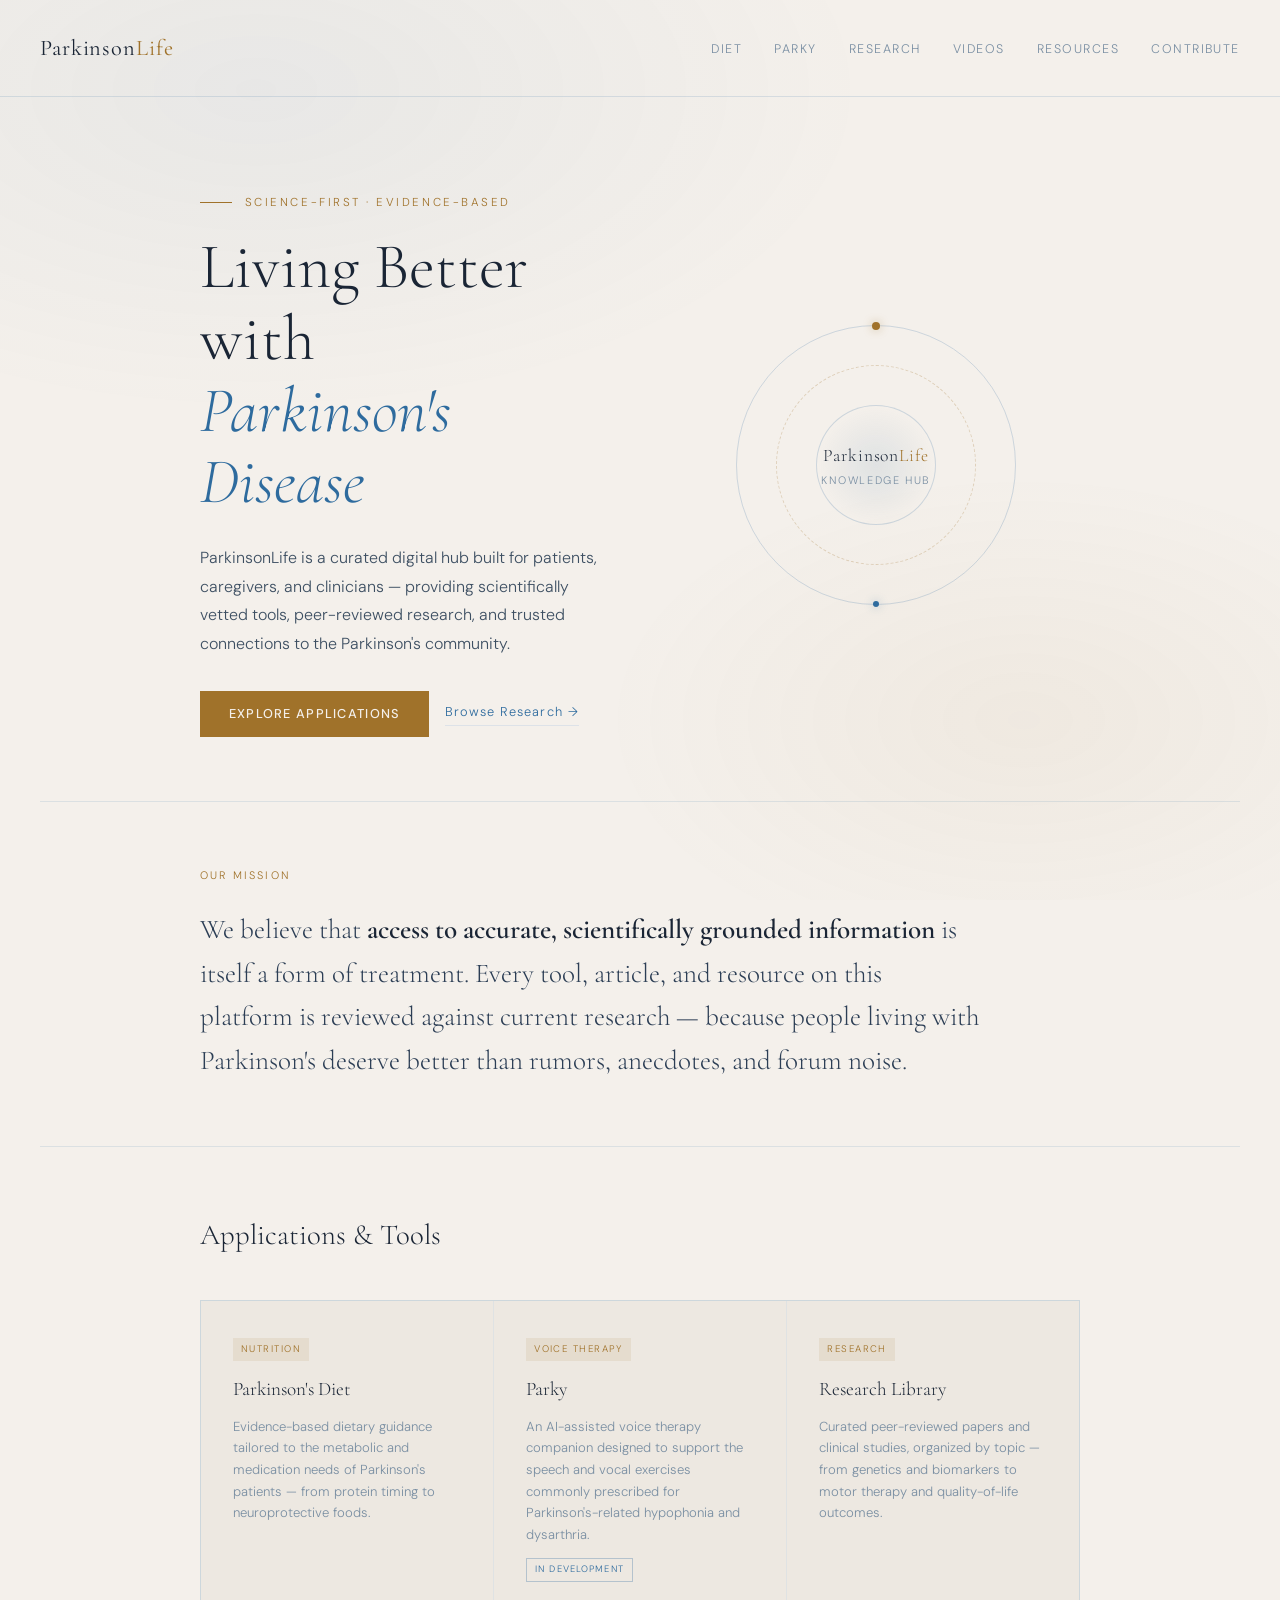
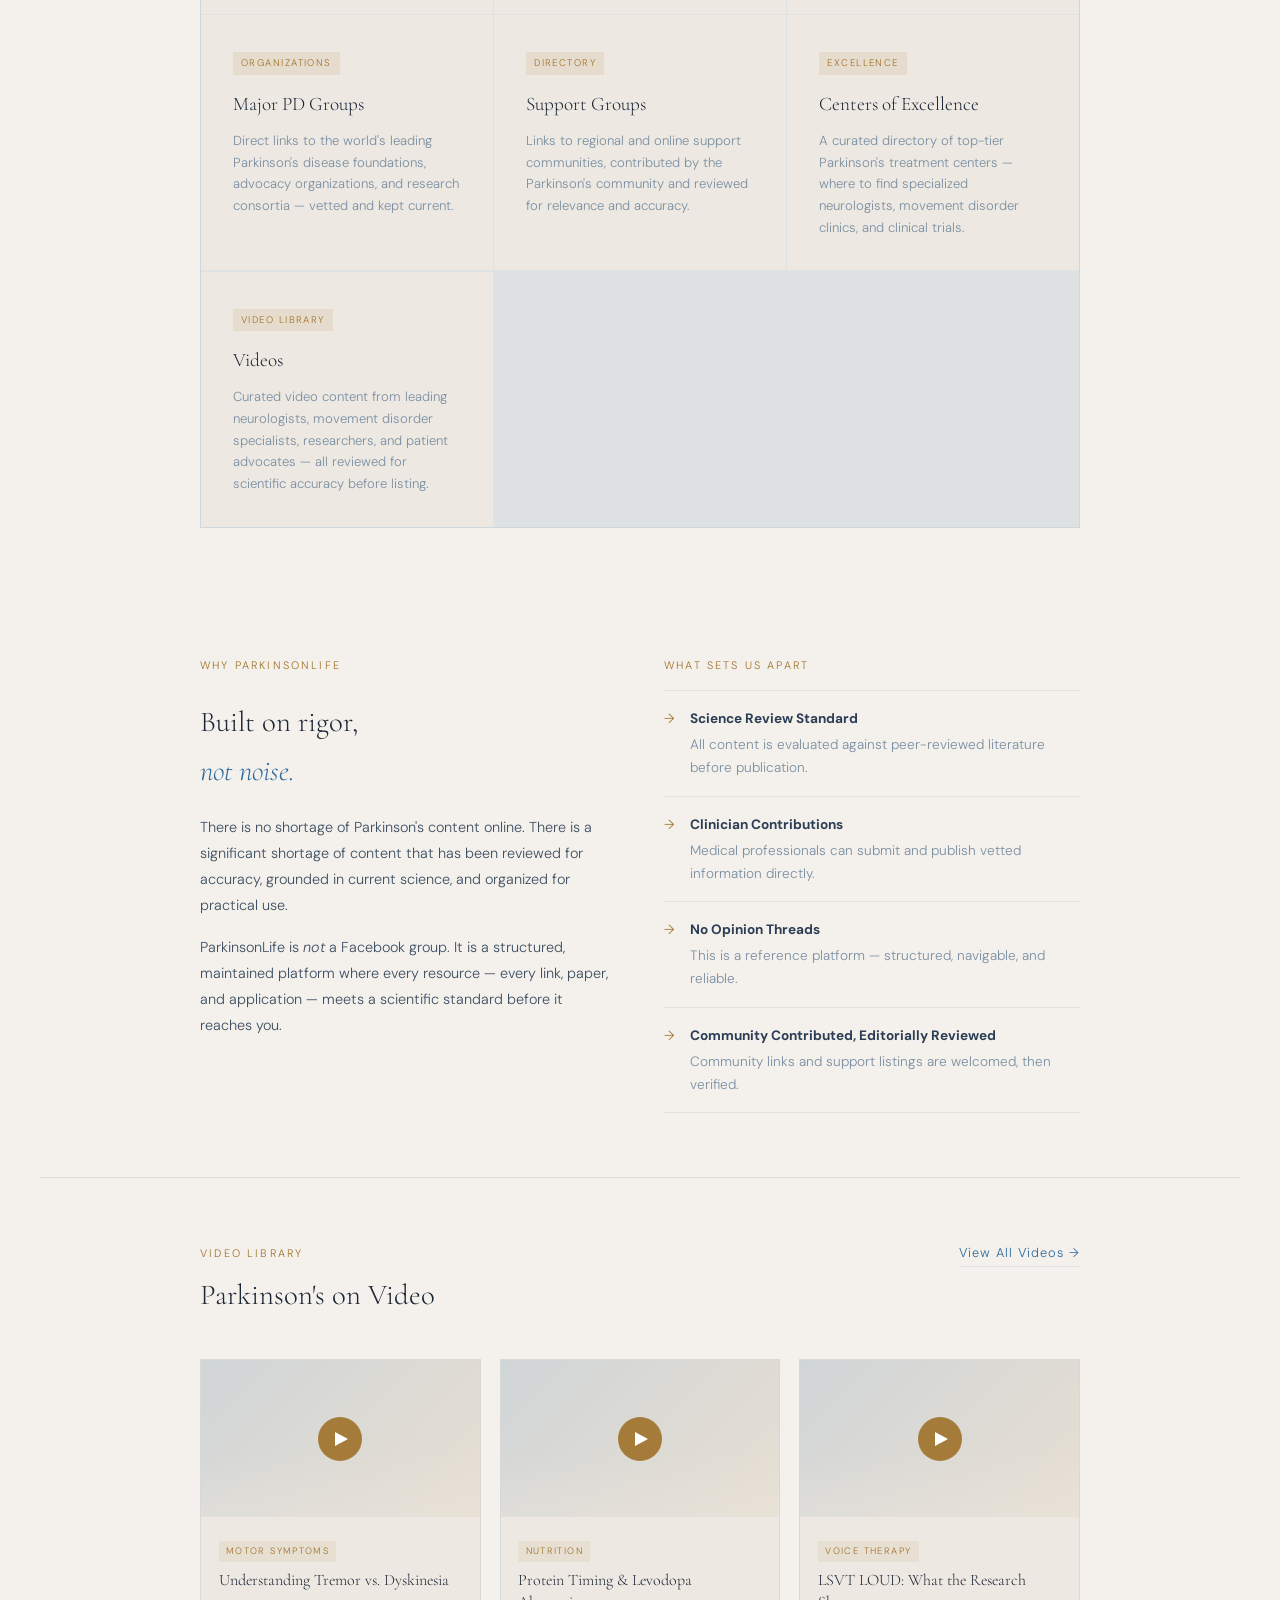
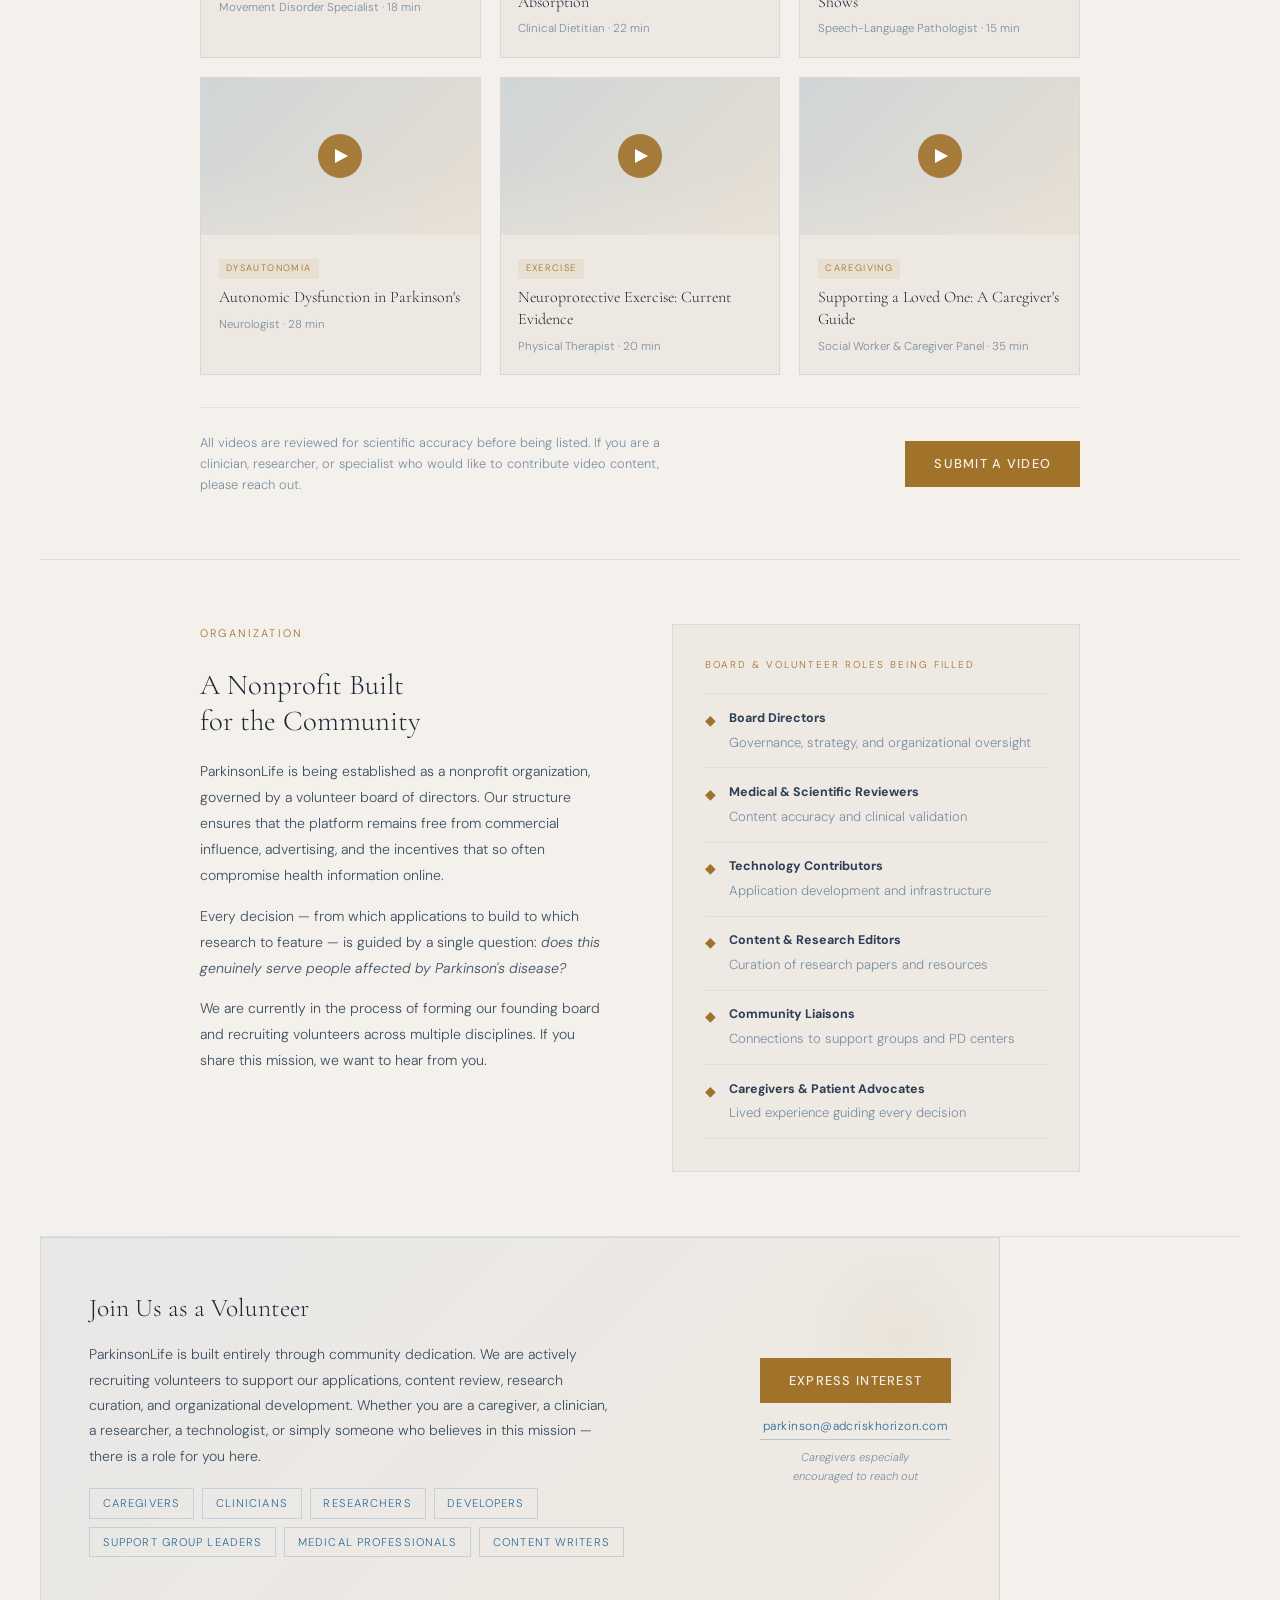
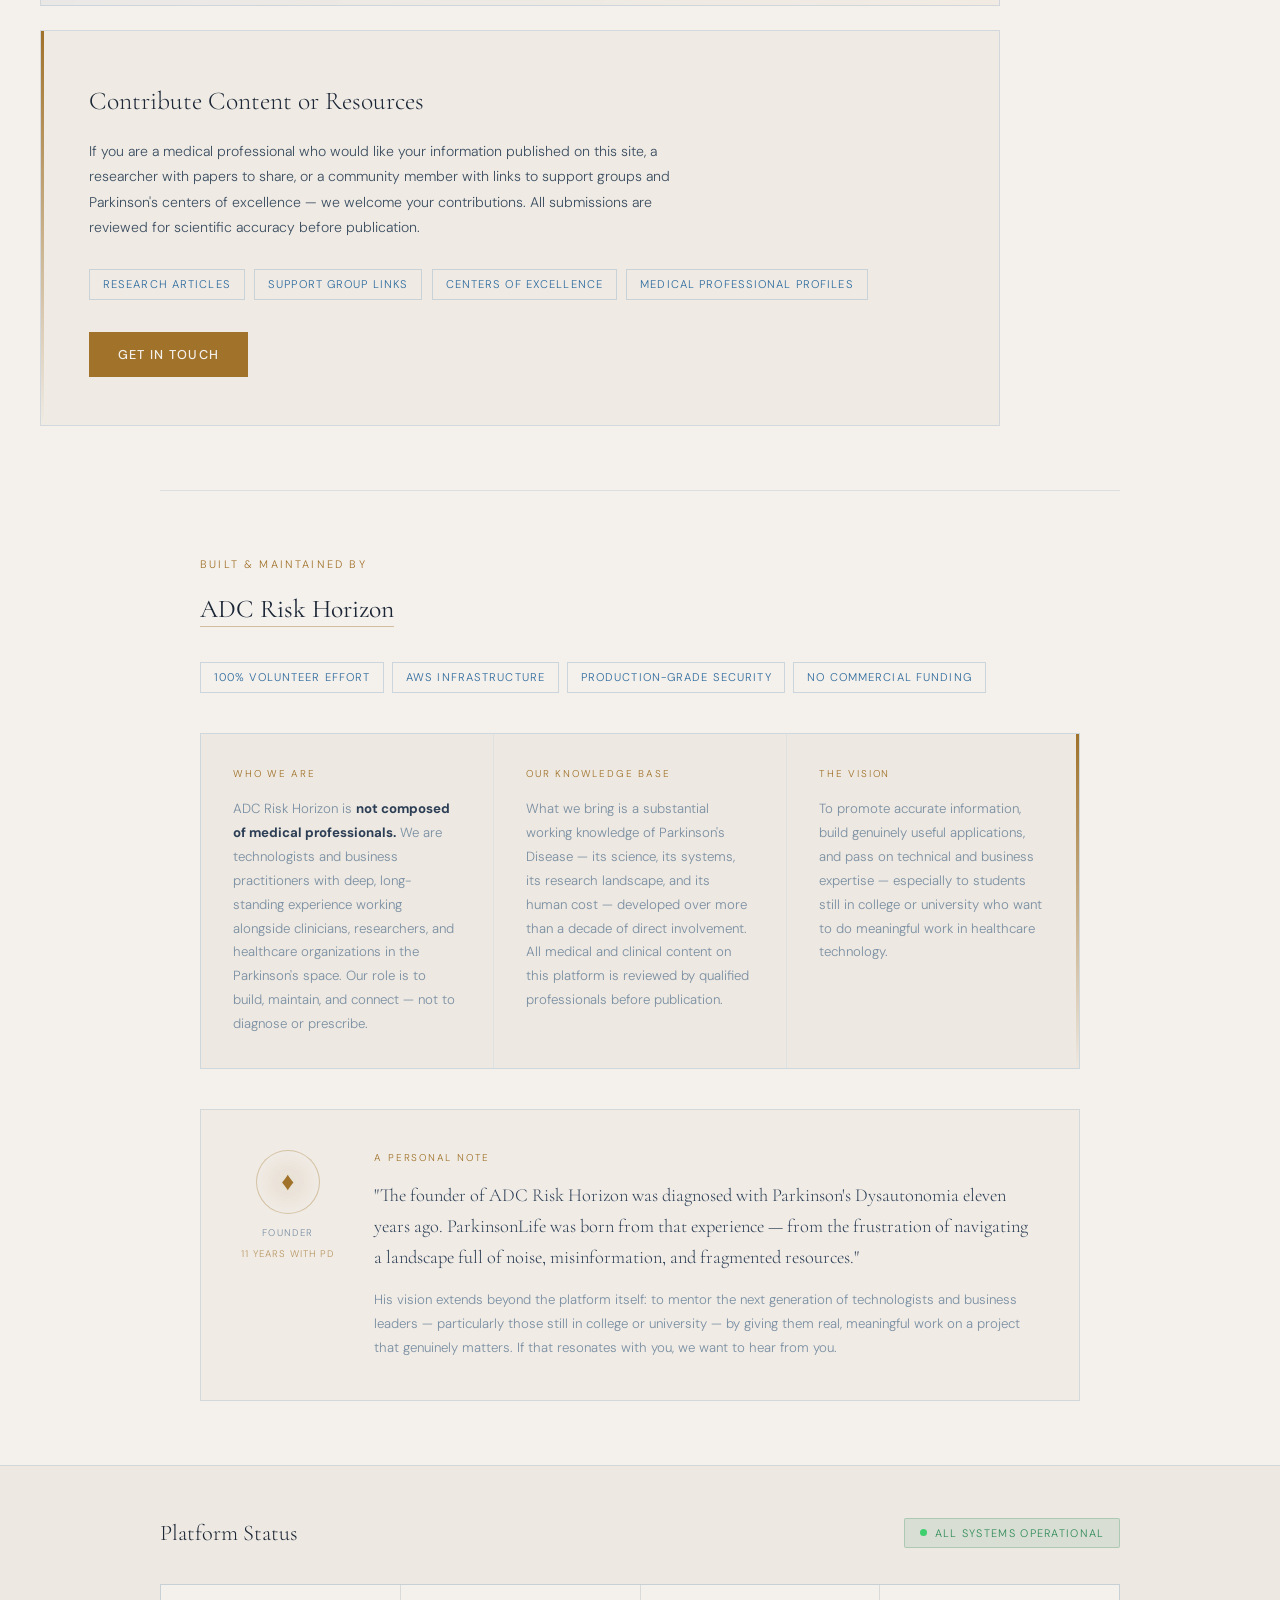
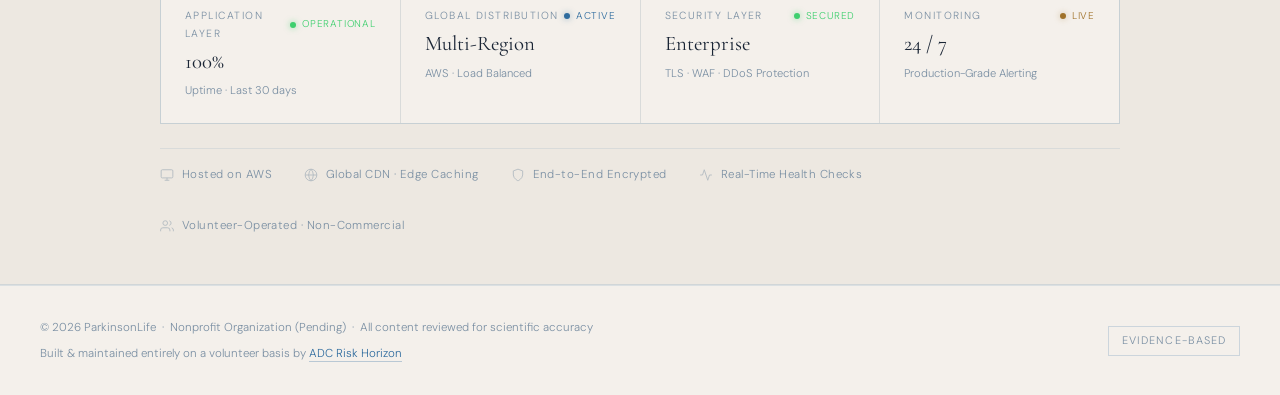
==== index.html @ 03c10e8f "Initial ParkinsonLife website — multi-page static site Seven-page science-first Parkinson's resource" ====
<!DOCTYPE html>
<html lang="en">
<head>
<meta charset="UTF-8">
<meta name="viewport" content="width=device-width, initial-scale=1.0">
<title>ParkinsonLife — Science-First Resource Hub</title>
<link rel="preconnect" href="https://fonts.googleapis.com">
<link href="https://fonts.googleapis.com/css2?family=Cormorant+Garamond:ital,wght@0,300;0,400;0,600;1,300;1,400&family=DM+Sans:wght@300;400;500&display=swap" rel="stylesheet">
<link rel="stylesheet" href="styles.css">
</head>
<body>

<nav>
  <a href="index.html" class="logo">Parkinson<span>Life</span></a>
  <ul class="nav-links">
    <li><a href="diet.html">Diet</a></li>
    <li><a href="parky.html">Parky</a></li>
    <li><a href="research.html">Research</a></li>
    <li><a href="videos.html">Videos</a></li>
    <li><a href="resources.html">Resources</a></li>
    <li><a href="contribute.html">Contribute</a></li>
  </ul>
</nav>

<section class="hero container">
  <div class="hero-left">
    <div class="hero-eyebrow">Science-First · Evidence-Based</div>
    <h1>Living Better with<br><em>Parkinson's Disease</em></h1>
    <p class="hero-body">
      ParkinsonLife is a curated digital hub built for patients, caregivers, and clinicians — providing scientifically vetted tools, peer-reviewed research, and trusted connections to the Parkinson's community.
    </p>
    <div class="cta-group">
      <a href="diet.html" class="btn-primary">Explore Applications</a>
      <a href="research.html" class="btn-secondary">Browse Research →</a>
    </div>
  </div>
  <div class="hero-visual">
    <div class="circle-outer">
      <div class="orbit-dot"></div>
      <div class="orbit-dot orbit-dot-2"></div>
    </div>
    <div class="circle-inner"></div>
    <div class="circle-core"></div>
    <div class="hero-label">
      <div class="hero-label-main">Parkinson<span style="color:var(--gold)">Life</span></div>
      <div class="hero-label-sub">Knowledge Hub</div>
    </div>
  </div>
</section>

<hr class="divider">

<section class="mission container">
  <div class="section-label">Our Mission</div>
  <p class="mission-text">
    We believe that <strong>access to accurate, scientifically grounded information</strong> is itself a form of treatment. Every tool, article, and resource on this platform is reviewed against current research — because people living with Parkinson's deserve better than rumors, anecdotes, and forum noise.
  </p>
</section>

<hr class="divider">

<section class="apps-section container">
  <div class="section-header">
    <h2 class="section-title">Applications &amp; Tools</h2>
  </div>
  <div class="apps-grid">

    <a href="https://b62mpmuja4.us-east-1.awsapprunner.com/" target="_blank" rel="noopener" class="app-card">
      <div class="app-tag">Nutrition</div>
      <div class="app-name">Parkinson's Diet</div>
      <p class="app-desc">Evidence-based dietary guidance tailored to the metabolic and medication needs of Parkinson's patients — from protein timing to neuroprotective foods.</p>
    </a>

    <a href="parky.html" class="app-card">
      <div class="app-tag">Voice Therapy</div>
      <div class="app-name">Parky</div>
      <p class="app-desc">An AI-assisted voice therapy companion designed to support the speech and vocal exercises commonly prescribed for Parkinson's-related hypophonia and dysarthria.</p>
      <span class="badge-dev">In Development</span>
    </a>

    <a href="research.html" class="app-card">
      <div class="app-tag">Research</div>
      <div class="app-name">Research Library</div>
      <p class="app-desc">Curated peer-reviewed papers and clinical studies, organized by topic — from genetics and biomarkers to motor therapy and quality-of-life outcomes.</p>
    </a>

    <a href="resources.html" class="app-card">
      <div class="app-tag">Organizations</div>
      <div class="app-name">Major PD Groups</div>
      <p class="app-desc">Direct links to the world's leading Parkinson's disease foundations, advocacy organizations, and research consortia — vetted and kept current.</p>
    </a>

    <a href="resources.html" class="app-card">
      <div class="app-tag">Directory</div>
      <div class="app-name">Support Groups</div>
      <p class="app-desc">Links to regional and online support communities, contributed by the Parkinson's community and reviewed for relevance and accuracy.</p>
    </a>

    <a href="resources.html" class="app-card">
      <div class="app-tag">Excellence</div>
      <div class="app-name">Centers of Excellence</div>
      <p class="app-desc">A curated directory of top-tier Parkinson's treatment centers — where to find specialized neurologists, movement disorder clinics, and clinical trials.</p>
    </a>

    <a href="videos.html" class="app-card">
      <div class="app-tag">Video Library</div>
      <div class="app-name">Videos</div>
      <p class="app-desc">Curated video content from leading neurologists, movement disorder specialists, researchers, and patient advocates — all reviewed for scientific accuracy before listing.</p>
    </a>

  </div>
</section>

<section class="pillars container">
  <div class="pillar-text">
    <div class="section-label">Why ParkinsonLife</div>
    <h2 class="section-title" style="margin-bottom:1.2rem;">Built on rigor,<br><em style="font-style:italic; color:var(--sky);">not noise.</em></h2>
    <p>There is no shortage of Parkinson's content online. There is a significant shortage of content that has been reviewed for accuracy, grounded in current science, and organized for practical use.</p>
    <p>ParkinsonLife is <em>not</em> a Facebook group. It is a structured, maintained platform where every resource — every link, paper, and application — meets a scientific standard before it reaches you.</p>
  </div>
  <div>
    <div class="section-label" style="margin-bottom:1rem;">What sets us apart</div>
    <ul class="pillar-list">
      <li>
        <div>
          <strong>Science Review Standard</strong>
          All content is evaluated against peer-reviewed literature before publication.
        </div>
      </li>
      <li>
        <div>
          <strong>Clinician Contributions</strong>
          Medical professionals can submit and publish vetted information directly.
        </div>
      </li>
      <li>
        <div>
          <strong>No Opinion Threads</strong>
          This is a reference platform — structured, navigable, and reliable.
        </div>
      </li>
      <li>
        <div>
          <strong>Community Contributed, Editorially Reviewed</strong>
          Community links and support listings are welcomed, then verified.
        </div>
      </li>
    </ul>
  </div>
</section>

<hr class="divider">

<section class="video-section container">
  <div class="section-header">
    <div>
      <div class="section-label" style="margin-bottom:0.5rem;">Video Library</div>
      <h2 class="section-title">Parkinson's on Video</h2>
    </div>
    <a href="videos.html" class="btn-secondary" style="white-space:nowrap;">View All Videos →</a>
  </div>

  <div class="video-grid">
    <div class="video-card">
      <div class="video-thumb"><div class="play-btn"></div></div>
      <div class="video-info">
        <span class="video-category">Motor Symptoms</span>
        <div class="video-title">Understanding Tremor vs. Dyskinesia</div>
        <div class="video-meta">Movement Disorder Specialist · 18 min</div>
      </div>
    </div>
    <div class="video-card">
      <div class="video-thumb"><div class="play-btn"></div></div>
      <div class="video-info">
        <span class="video-category">Nutrition</span>
        <div class="video-title">Protein Timing &amp; Levodopa Absorption</div>
        <div class="video-meta">Clinical Dietitian · 22 min</div>
      </div>
    </div>
    <div class="video-card">
      <div class="video-thumb"><div class="play-btn"></div></div>
      <div class="video-info">
        <span class="video-category">Voice Therapy</span>
        <div class="video-title">LSVT LOUD: What the Research Shows</div>
        <div class="video-meta">Speech-Language Pathologist · 15 min</div>
      </div>
    </div>
    <div class="video-card">
      <div class="video-thumb"><div class="play-btn"></div></div>
      <div class="video-info">
        <span class="video-category">Dysautonomia</span>
        <div class="video-title">Autonomic Dysfunction in Parkinson's</div>
        <div class="video-meta">Neurologist · 28 min</div>
      </div>
    </div>
    <div class="video-card">
      <div class="video-thumb"><div class="play-btn"></div></div>
      <div class="video-info">
        <span class="video-category">Exercise</span>
        <div class="video-title">Neuroprotective Exercise: Current Evidence</div>
        <div class="video-meta">Physical Therapist · 20 min</div>
      </div>
    </div>
    <div class="video-card">
      <div class="video-thumb"><div class="play-btn"></div></div>
      <div class="video-info">
        <span class="video-category">Caregiving</span>
        <div class="video-title">Supporting a Loved One: A Caregiver's Guide</div>
        <div class="video-meta">Social Worker &amp; Caregiver Panel · 35 min</div>
      </div>
    </div>
  </div>

  <div class="video-cta-row">
    <p class="video-cta-note">All videos are reviewed for scientific accuracy before being listed. If you are a clinician, researcher, or specialist who would like to contribute video content, please reach out.</p>
    <a href="mailto:parkinson@adcriskhorizon.com" class="btn-primary">Submit a Video</a>
  </div>
</section>

<hr class="divider">

<section class="nonprofit container">
  <div class="nonprofit-left">
    <div class="section-label">Organization</div>
    <h2>A Nonprofit Built<br>for the Community</h2>
    <p>ParkinsonLife is being established as a nonprofit organization, governed by a volunteer board of directors. Our structure ensures that the platform remains free from commercial influence, advertising, and the incentives that so often compromise health information online.</p>
    <p>Every decision — from which applications to build to which research to feature — is guided by a single question: <em>does this genuinely serve people affected by Parkinson's disease?</em></p>
    <p>We are currently in the process of forming our founding board and recruiting volunteers across multiple disciplines. If you share this mission, we want to hear from you.</p>
  </div>
  <div>
    <div class="board-block">
      <div class="board-block-label">Board &amp; Volunteer Roles Being Filled</div>
      <ul class="board-roles">
        <li><span class="role-icon">◆</span><div><strong>Board Directors</strong>Governance, strategy, and organizational oversight</div></li>
        <li><span class="role-icon">◆</span><div><strong>Medical &amp; Scientific Reviewers</strong>Content accuracy and clinical validation</div></li>
        <li><span class="role-icon">◆</span><div><strong>Technology Contributors</strong>Application development and infrastructure</div></li>
        <li><span class="role-icon">◆</span><div><strong>Content &amp; Research Editors</strong>Curation of research papers and resources</div></li>
        <li><span class="role-icon">◆</span><div><strong>Community Liaisons</strong>Connections to support groups and PD centers</div></li>
        <li><span class="role-icon">◆</span><div><strong>Caregivers &amp; Patient Advocates</strong>Lived experience guiding every decision</div></li>
      </ul>
    </div>
  </div>
</section>

<hr class="divider">

<div class="volunteer container">
  <div class="volunteer-inner">
    <div>
      <h2 class="volunteer-title">Join Us as a Volunteer</h2>
      <p class="volunteer-body">ParkinsonLife is built entirely through community dedication. We are actively recruiting volunteers to support our applications, content review, research curation, and organizational development. Whether you are a caregiver, a clinician, a researcher, a technologist, or simply someone who believes in this mission — there is a role for you here.</p>
      <div class="volunteer-tags">
        <span class="tag">Caregivers</span>
        <span class="tag">Clinicians</span>
        <span class="tag">Researchers</span>
        <span class="tag">Developers</span>
        <span class="tag">Support Group Leaders</span>
        <span class="tag">Medical Professionals</span>
        <span class="tag">Content Writers</span>
      </div>
    </div>
    <div class="volunteer-cta">
      <a href="mailto:parkinson@adcriskhorizon.com" class="btn-primary">Express Interest</a>
      <a href="mailto:parkinson@adcriskhorizon.com" class="email-link">parkinson@adcriskhorizon.com</a>
      <p class="caregiver-note">Caregivers especially<br>encouraged to reach out</p>
    </div>
  </div>
</div>

<div class="contribute container">
  <h2 class="contribute-title">Contribute Content or Resources</h2>
  <p class="contribute-body">If you are a medical professional who would like your information published on this site, a researcher with papers to share, or a community member with links to support groups and Parkinson's centers of excellence — we welcome your contributions. All submissions are reviewed for scientific accuracy before publication.</p>
  <div class="contribute-items">
    <span class="tag">Research Articles</span>
    <span class="tag">Support Group Links</span>
    <span class="tag">Centers of Excellence</span>
    <span class="tag">Medical Professional Profiles</span>
  </div>
  <a href="contribute.html" class="btn-primary">Get in Touch</a>
</div>

<div class="adc-section">
  <div class="adc-header-row">
    <div>
      <div class="section-label" style="margin-bottom:0.8rem;">Built &amp; Maintained By</div>
      <div class="adc-org-name"><a href="https://www.adcriskhorizon.com" target="_blank">ADC Risk Horizon</a></div>
    </div>
    <div class="adc-tags-row">
      <span class="tag">100% Volunteer Effort</span>
      <span class="tag">AWS Infrastructure</span>
      <span class="tag">Production-Grade Security</span>
      <span class="tag">No Commercial Funding</span>
    </div>
  </div>

  <div class="adc-grid">
    <div class="adc-card">
      <div class="adc-card-label">Who We Are</div>
      <p>ADC Risk Horizon is <strong style="color:var(--mist);">not composed of medical professionals.</strong> We are technologists and business practitioners with deep, long-standing experience working alongside clinicians, researchers, and healthcare organizations in the Parkinson's space. Our role is to build, maintain, and connect — not to diagnose or prescribe.</p>
    </div>
    <div class="adc-card">
      <div class="adc-card-label">Our Knowledge Base</div>
      <p>What we bring is a substantial working knowledge of Parkinson's Disease — its science, its systems, its research landscape, and its human cost — developed over more than a decade of direct involvement. All medical and clinical content on this platform is reviewed by qualified professionals before publication.</p>
    </div>
    <div class="adc-card adc-card-accent">
      <div class="adc-card-label">The Vision</div>
      <p>To promote accurate information, build genuinely useful applications, and pass on technical and business expertise — especially to students still in college or university who want to do meaningful work in healthcare technology.</p>
    </div>
  </div>

  <div class="founder-block">
    <div class="founder-avatar-wrap">
      <div class="founder-avatar"><span>♦</span></div>
      <div class="founder-role">Founder</div>
      <div class="founder-years">11 Years with PD</div>
    </div>
    <div>
      <div class="founder-note-label">A Personal Note</div>
      <p class="founder-quote">"The founder of ADC Risk Horizon was diagnosed with Parkinson's Dysautonomia eleven years ago. ParkinsonLife was born from that experience — from the frustration of navigating a landscape full of noise, misinformation, and fragmented resources."</p>
      <p class="founder-body">His vision extends beyond the platform itself: to mentor the next generation of technologists and business leaders — particularly those still in college or university — by giving them real, meaningful work on a project that genuinely matters. If that resonates with you, we want to hear from you.</p>
    </div>
  </div>
</div>

<div class="platform-status">
  <div class="platform-status-inner">
    <div class="platform-status-header">
      <div class="platform-status-title">Platform Status</div>
      <span class="overall-status-pill"><span class="pulse"></span>All Systems Operational</span>
    </div>
    <div class="status-grid">
      <div class="status-card">
        <div class="status-card-top">
          <span class="status-card-label">Application Layer</span>
          <span class="status-indicator green"><span class="status-dot green"></span>Operational</span>
        </div>
        <div class="status-card-value">100%</div>
        <div class="status-card-sub">Uptime · Last 30 days</div>
      </div>
      <div class="status-card">
        <div class="status-card-top">
          <span class="status-card-label">Global Distribution</span>
          <span class="status-indicator blue"><span class="status-dot blue"></span>Active</span>
        </div>
        <div class="status-card-value">Multi-Region</div>
        <div class="status-card-sub">AWS · Load Balanced</div>
      </div>
      <div class="status-card">
        <div class="status-card-top">
          <span class="status-card-label">Security Layer</span>
          <span class="status-indicator green"><span class="status-dot green"></span>Secured</span>
        </div>
        <div class="status-card-value">Enterprise</div>
        <div class="status-card-sub">TLS · WAF · DDoS Protection</div>
      </div>
      <div class="status-card">
        <div class="status-card-top">
          <span class="status-card-label">Monitoring</span>
          <span class="status-indicator gold"><span class="status-dot gold"></span>Live</span>
        </div>
        <div class="status-card-value">24 / 7</div>
        <div class="status-card-sub">Production-Grade Alerting</div>
      </div>
    </div>
    <div class="status-infra-row">
      <span class="status-infra-item">
        <svg width="14" height="14" viewBox="0 0 24 24" fill="none" stroke="currentColor" stroke-width="1.5"><rect x="2" y="3" width="20" height="14" rx="2"/><path d="M8 21h8M12 17v4"/></svg>
        Hosted on AWS
      </span>
      <span class="status-infra-item">
        <svg width="14" height="14" viewBox="0 0 24 24" fill="none" stroke="currentColor" stroke-width="1.5"><circle cx="12" cy="12" r="10"/><path d="M2 12h20M12 2a15.3 15.3 0 0 1 4 10 15.3 15.3 0 0 1-4 10 15.3 15.3 0 0 1-4-10 15.3 15.3 0 0 1 4-10z"/></svg>
        Global CDN · Edge Caching
      </span>
      <span class="status-infra-item">
        <svg width="14" height="14" viewBox="0 0 24 24" fill="none" stroke="currentColor" stroke-width="1.5"><path d="M12 22s8-4 8-10V5l-8-3-8 3v7c0 6 8 10 8 10z"/></svg>
        End-to-End Encrypted
      </span>
      <span class="status-infra-item">
        <svg width="14" height="14" viewBox="0 0 24 24" fill="none" stroke="currentColor" stroke-width="1.5"><polyline points="22 12 18 12 15 21 9 3 6 12 2 12"/></svg>
        Real-Time Health Checks
      </span>
      <span class="status-infra-item">
        <svg width="14" height="14" viewBox="0 0 24 24" fill="none" stroke="currentColor" stroke-width="1.5"><path d="M17 21v-2a4 4 0 0 0-4-4H5a4 4 0 0 0-4 4v2"/><circle cx="9" cy="7" r="4"/><path d="M23 21v-2a4 4 0 0 0-3-3.87M16 3.13a4 4 0 0 1 0 7.75"/></svg>
        Volunteer-Operated · Non-Commercial
      </span>
    </div>
  </div>
</div>

<footer>
  <div class="footer-col">
    <span class="footer-note">© 2026 ParkinsonLife &nbsp;·&nbsp; Nonprofit Organization (Pending) &nbsp;·&nbsp; All content reviewed for scientific accuracy</span>
    <span class="footer-note">Built &amp; maintained entirely on a volunteer basis by <a href="https://www.adcriskhorizon.com" target="_blank">ADC Risk Horizon</a></span>
  </div>
  <span class="footer-badge">Evidence-Based</span>
</footer>

</body>
</html>
---- styles.css ----
*, *::before, *::after { box-sizing: border-box; margin: 0; padding: 0; }

:root {
  --navy: #f4f0eb;
  --deep: #ede8e1;
  --sky: #2e6b9e;
  --gold: #a0722a;
  --gold-light: #c49240;
  --mist: #2c3e55;
  --white: #1a2535;
  --text: #3d4f62;
  --subtle: #7a8fa3;
}

body {
  background: var(--navy);
  color: var(--text);
  font-family: 'DM Sans', sans-serif;
  font-weight: 300;
  line-height: 1.7;
  min-height: 100vh;
  overflow-x: hidden;
}

body::before {
  content: '';
  position: fixed;
  inset: 0;
  background:
    radial-gradient(ellipse 80% 60% at 20% 10%, rgba(46,107,158,0.06) 0%, transparent 60%),
    radial-gradient(ellipse 60% 50% at 80% 80%, rgba(160,114,42,0.05) 0%, transparent 55%);
  pointer-events: none;
  z-index: 0;
}

.container {
  max-width: 960px;
  margin: 0 auto;
  padding: 0 2rem;
  position: relative;
  z-index: 1;
}

/* ─── NAV ─────────────────────────────────────────────── */

nav {
  display: flex;
  align-items: center;
  justify-content: space-between;
  padding: 1.8rem 2.5rem;
  border-bottom: 1px solid rgba(46,107,158,0.15);
  position: relative;
  z-index: 10;
}

.logo {
  font-family: 'Cormorant Garamond', serif;
  font-size: 1.4rem;
  font-weight: 400;
  letter-spacing: 0.04em;
  color: var(--white);
  text-decoration: none;
}
.logo span { color: var(--gold); }

.nav-links {
  display: flex;
  gap: 2rem;
  list-style: none;
}
.nav-links a {
  text-decoration: none;
  color: var(--subtle);
  font-size: 0.78rem;
  letter-spacing: 0.12em;
  text-transform: uppercase;
  transition: color 0.3s;
}
.nav-links a:hover,
.nav-links a.active { color: var(--sky); }

/* ─── HOME HERO ───────────────────────────────────────── */

.hero {
  padding: 6rem 2.5rem 4rem;
  display: grid;
  grid-template-columns: 1fr 1fr;
  gap: 4rem;
  align-items: center;
}

.hero-eyebrow {
  font-size: 0.72rem;
  letter-spacing: 0.22em;
  text-transform: uppercase;
  color: var(--gold);
  margin-bottom: 1.2rem;
  display: flex;
  align-items: center;
  gap: 0.8rem;
}
.hero-eyebrow::before {
  content: '';
  display: block;
  width: 2rem;
  height: 1px;
  background: var(--gold);
}

h1 {
  font-family: 'Cormorant Garamond', serif;
  font-size: clamp(2.8rem, 5vw, 4rem);
  font-weight: 300;
  line-height: 1.12;
  color: var(--white);
  margin-bottom: 1.6rem;
}
h1 em { font-style: italic; color: var(--sky); }

.hero-body {
  font-size: 1rem;
  color: var(--text);
  line-height: 1.8;
  margin-bottom: 2rem;
}

.cta-group {
  display: flex;
  gap: 1rem;
  align-items: center;
  flex-wrap: wrap;
}

/* ─── HERO VISUAL ─────────────────────────────────────── */

.hero-visual {
  position: relative;
  height: 340px;
}

.circle-outer {
  position: absolute;
  top: 50%; left: 50%;
  transform: translate(-50%, -50%);
  width: 280px; height: 280px;
  border-radius: 50%;
  border: 1px solid rgba(46,107,158,0.2);
  animation: rotate 30s linear infinite;
}
.circle-inner {
  position: absolute;
  top: 50%; left: 50%;
  transform: translate(-50%, -50%);
  width: 200px; height: 200px;
  border-radius: 50%;
  border: 1px dashed rgba(160,114,42,0.25);
  animation: rotate 15s linear infinite reverse;
}
.circle-core {
  position: absolute;
  top: 50%; left: 50%;
  transform: translate(-50%, -50%);
  width: 120px; height: 120px;
  border-radius: 50%;
  background: radial-gradient(circle, rgba(46,107,158,0.1) 0%, transparent 70%);
  border: 1px solid rgba(46,107,158,0.2);
}
.orbit-dot {
  position: absolute;
  width: 8px; height: 8px;
  border-radius: 50%;
  background: var(--gold);
  top: -4px;
  left: calc(50% - 4px);
  box-shadow: 0 0 10px rgba(160,114,42,0.4);
}
.orbit-dot-2 {
  background: var(--sky);
  width: 6px; height: 6px;
  top: auto; bottom: -3px;
  left: calc(50% - 3px);
  box-shadow: 0 0 10px rgba(46,107,158,0.4);
}
.hero-label {
  position: absolute;
  top: 50%; left: 50%;
  transform: translate(-50%, -50%);
  text-align: center;
}
.hero-label-main {
  font-family: 'Cormorant Garamond', serif;
  font-size: 1.1rem;
  color: var(--white);
  letter-spacing: 0.05em;
}
.hero-label-sub {
  font-size: 0.68rem;
  color: var(--subtle);
  letter-spacing: 0.15em;
  text-transform: uppercase;
}

/* ─── BUTTONS ─────────────────────────────────────────── */

.btn-primary {
  background: var(--gold);
  color: var(--navy);
  border: none;
  padding: 0.75rem 1.8rem;
  font-family: 'DM Sans', sans-serif;
  font-size: 0.8rem;
  font-weight: 500;
  letter-spacing: 0.1em;
  text-transform: uppercase;
  cursor: pointer;
  transition: background 0.3s, transform 0.2s;
  text-decoration: none;
  display: inline-block;
}
.btn-primary:hover { background: var(--gold-light); transform: translateY(-1px); }

.btn-secondary {
  color: var(--sky);
  font-size: 0.8rem;
  letter-spacing: 0.08em;
  text-decoration: none;
  border-bottom: 1px solid rgba(168,196,224,0.3);
  padding-bottom: 2px;
  transition: border-color 0.3s, color 0.3s;
}
.btn-secondary:hover { color: var(--white); border-color: var(--white); }

/* ─── SHARED TYPOGRAPHY ───────────────────────────────── */

.divider {
  border: none;
  border-top: 1px solid rgba(46,107,158,0.12);
  margin: 0 2.5rem;
}

.section-label {
  font-size: 0.68rem;
  letter-spacing: 0.2em;
  text-transform: uppercase;
  color: var(--gold);
  margin-bottom: 1.5rem;
}

.section-title {
  font-family: 'Cormorant Garamond', serif;
  font-size: 1.8rem;
  font-weight: 300;
  color: var(--white);
}

.section-header {
  display: flex;
  align-items: baseline;
  justify-content: space-between;
  margin-bottom: 2.5rem;
}

.tag {
  font-size: 0.7rem;
  letter-spacing: 0.1em;
  text-transform: uppercase;
  padding: 0.3rem 0.8rem;
  border: 1px solid rgba(46,107,158,0.2);
  color: var(--sky);
}

.badge-dev {
  display: inline-block;
  font-size: 0.58rem;
  letter-spacing: 0.12em;
  text-transform: uppercase;
  color: var(--sky);
  border: 1px solid rgba(46,107,158,0.3);
  padding: 0.18rem 0.5rem;
  margin-top: 0.8rem;
}

/* ─── MISSION ─────────────────────────────────────────── */

.mission {
  padding: 4rem 2.5rem;
}
.mission-text {
  font-family: 'Cormorant Garamond', serif;
  font-size: clamp(1.3rem, 2.5vw, 1.7rem);
  font-weight: 300;
  line-height: 1.6;
  color: var(--mist);
  max-width: 780px;
}
.mission-text strong { color: var(--white); font-weight: 600; }

/* ─── APPS GRID ───────────────────────────────────────── */

.apps-section { padding: 4rem 2.5rem; }

.apps-grid {
  display: grid;
  grid-template-columns: repeat(3, 1fr);
  gap: 1.5px;
  background: rgba(46,107,158,0.1);
  border: 1px solid rgba(46,107,158,0.1);
}
.app-card {
  background: var(--deep);
  padding: 2rem;
  transition: background 0.3s;
  position: relative;
  overflow: hidden;
  text-decoration: none;
  display: block;
  color: inherit;
}
.app-card::after {
  content: '';
  position: absolute;
  bottom: 0; left: 0; right: 0;
  height: 2px;
  background: var(--gold);
  transform: scaleX(0);
  transform-origin: left;
  transition: transform 0.4s;
}
.app-card:hover { background: rgba(255,252,248,0.95); }
.app-card:hover::after { transform: scaleX(1); }

.app-tag {
  display: inline-block;
  font-size: 0.6rem;
  letter-spacing: 0.15em;
  text-transform: uppercase;
  color: var(--gold);
  background: rgba(160,114,42,0.1);
  padding: 0.2rem 0.5rem;
  margin-bottom: 0.8rem;
}
.app-name {
  font-family: 'Cormorant Garamond', serif;
  font-size: 1.2rem;
  color: var(--white);
  margin-bottom: 0.6rem;
}
.app-desc {
  font-size: 0.82rem;
  color: var(--subtle);
  line-height: 1.65;
}

/* ─── PILLARS ─────────────────────────────────────────── */

.pillars {
  padding: 4rem 2.5rem;
  display: grid;
  grid-template-columns: 1fr 1fr;
  gap: 3rem;
  align-items: start;
}
.pillar-text p {
  font-size: 0.9rem;
  line-height: 1.8;
  color: var(--text);
  margin-bottom: 1rem;
}
.pillar-list { list-style: none; }
.pillar-list li {
  padding: 1rem 0;
  border-top: 1px solid rgba(46,107,158,0.1);
  font-size: 0.85rem;
  color: var(--subtle);
  display: flex;
  align-items: flex-start;
  gap: 1rem;
}
.pillar-list li:last-child { border-bottom: 1px solid rgba(46,107,158,0.1); }
.pillar-list li::before { content: '→'; color: var(--gold); flex-shrink: 0; }
.pillar-list strong { color: var(--mist); display: block; margin-bottom: 0.2rem; }

/* ─── CONTRIBUTE BLOCK ────────────────────────────────── */

.contribute {
  margin: 0 2.5rem 4rem;
  border: 1px solid rgba(46,107,158,0.15);
  padding: 3rem;
  background: rgba(237,232,225,0.7);
  position: relative;
  overflow: hidden;
}
.contribute::before {
  content: '';
  position: absolute;
  top: 0; left: 0;
  width: 3px; height: 100%;
  background: linear-gradient(to bottom, var(--gold), transparent);
}
.contribute-title {
  font-family: 'Cormorant Garamond', serif;
  font-size: 1.6rem;
  font-weight: 300;
  color: var(--white);
  margin-bottom: 1rem;
}
.contribute-body {
  font-size: 0.88rem;
  color: var(--text);
  line-height: 1.8;
  max-width: 620px;
  margin-bottom: 1.8rem;
}
.contribute-items {
  display: flex;
  flex-wrap: wrap;
  gap: 0.6rem;
  margin-bottom: 2rem;
}

/* ─── VIDEO SECTION ───────────────────────────────────── */

.video-section { padding: 4rem 2.5rem; }

.video-grid {
  display: grid;
  grid-template-columns: repeat(3, 1fr);
  gap: 1.2rem;
  margin-top: 2rem;
}
.video-card {
  background: var(--deep);
  border: 1px solid rgba(46,107,158,0.12);
  overflow: hidden;
  transition: transform 0.3s, box-shadow 0.3s;
  cursor: pointer;
}
.video-card:hover {
  transform: translateY(-3px);
  box-shadow: 0 8px 24px rgba(46,107,158,0.1);
}
.video-thumb {
  width: 100%;
  aspect-ratio: 16/9;
  background: linear-gradient(135deg, rgba(46,107,158,0.15) 0%, rgba(160,114,42,0.08) 100%);
  display: flex;
  align-items: center;
  justify-content: center;
  position: relative;
  overflow: hidden;
}
.video-thumb::before {
  content: '';
  position: absolute;
  inset: 0;
  background: linear-gradient(to bottom, transparent 60%, rgba(237,232,225,0.3) 100%);
}
.play-btn {
  width: 44px; height: 44px;
  border-radius: 50%;
  background: rgba(160,114,42,0.9);
  display: flex;
  align-items: center;
  justify-content: center;
  position: relative;
  z-index: 1;
  transition: background 0.3s, transform 0.2s;
}
.video-card:hover .play-btn { background: var(--gold); transform: scale(1.1); }
.play-btn::after {
  content: '';
  display: block;
  width: 0; height: 0;
  border-style: solid;
  border-width: 7px 0 7px 13px;
  border-color: transparent transparent transparent #fff;
  margin-left: 3px;
}
.video-category {
  font-size: 0.58rem;
  letter-spacing: 0.15em;
  text-transform: uppercase;
  color: var(--gold);
  background: rgba(160,114,42,0.08);
  display: inline-block;
  padding: 0.15rem 0.45rem;
  margin-bottom: 0.5rem;
}
.video-info { padding: 1.1rem; }
.video-title {
  font-family: 'Cormorant Garamond', serif;
  font-size: 1rem;
  color: var(--white);
  line-height: 1.35;
  margin-bottom: 0.4rem;
}
.video-meta { font-size: 0.72rem; color: var(--subtle); }

.video-cta-row {
  display: flex;
  justify-content: space-between;
  align-items: center;
  margin-top: 2rem;
  padding-top: 1.5rem;
  border-top: 1px solid rgba(46,107,158,0.1);
}
.video-cta-note {
  font-size: 0.8rem;
  color: var(--subtle);
  max-width: 460px;
  line-height: 1.65;
}

/* ─── NONPROFIT ───────────────────────────────────────── */

.nonprofit {
  padding: 4rem 2.5rem;
  display: grid;
  grid-template-columns: 1fr 1fr;
  gap: 4rem;
  align-items: start;
}
.nonprofit-left h2 {
  font-family: 'Cormorant Garamond', serif;
  font-size: 1.8rem;
  font-weight: 300;
  color: var(--white);
  margin-bottom: 1.2rem;
  line-height: 1.25;
}
.nonprofit-left p {
  font-size: 0.88rem;
  color: var(--text);
  line-height: 1.85;
  margin-bottom: 0.9rem;
}
.board-block {
  background: rgba(237,232,225,0.8);
  border: 1px solid rgba(46,107,158,0.12);
  padding: 2rem;
}
.board-block-label {
  font-size: 0.62rem;
  letter-spacing: 0.2em;
  text-transform: uppercase;
  color: var(--gold);
  margin-bottom: 1.2rem;
}
.board-roles { list-style: none; }
.board-roles li {
  padding: 0.85rem 0;
  border-top: 1px solid rgba(46,107,158,0.08);
  font-size: 0.82rem;
  color: var(--subtle);
  display: flex;
  align-items: flex-start;
  gap: 0.8rem;
}
.board-roles li:last-child { border-bottom: 1px solid rgba(46,107,158,0.08); }
.board-roles li .role-icon { color: var(--gold); flex-shrink: 0; font-size: 0.9rem; }
.board-roles strong { color: var(--mist); display: block; font-size: 0.78rem; margin-bottom: 0.15rem; }

/* ─── VOLUNTEER ───────────────────────────────────────── */

.volunteer {
  margin: 0 2.5rem 1.5rem;
  background: linear-gradient(135deg, rgba(46,107,158,0.06) 0%, rgba(160,114,42,0.04) 100%);
  border: 1px solid rgba(46,107,158,0.15);
  padding: 3rem;
  position: relative;
  overflow: hidden;
}
.volunteer::before {
  content: '';
  position: absolute;
  top: 0; right: 0;
  width: 200px; height: 200px;
  background: radial-gradient(circle, rgba(160,114,42,0.06) 0%, transparent 70%);
  pointer-events: none;
}
.volunteer-inner {
  display: grid;
  grid-template-columns: 1fr auto;
  gap: 3rem;
  align-items: center;
}
.volunteer-title {
  font-family: 'Cormorant Garamond', serif;
  font-size: 1.6rem;
  font-weight: 300;
  color: var(--white);
  margin-bottom: 0.8rem;
}
.volunteer-body {
  font-size: 0.88rem;
  color: var(--text);
  line-height: 1.8;
  margin-bottom: 1.2rem;
  max-width: 520px;
}
.volunteer-tags { display: flex; flex-wrap: wrap; gap: 0.5rem; }
.volunteer-cta { text-align: center; flex-shrink: 0; }
.volunteer-cta .email-link {
  display: block;
  font-size: 0.75rem;
  color: var(--sky);
  text-decoration: none;
  letter-spacing: 0.04em;
  margin-top: 0.8rem;
  border-bottom: 1px solid rgba(46,107,158,0.3);
  padding-bottom: 2px;
  transition: color 0.3s;
  word-break: break-all;
}
.volunteer-cta .email-link:hover { color: var(--white); }
.caregiver-note {
  font-size: 0.7rem;
  color: var(--subtle);
  margin-top: 0.5rem;
  font-style: italic;
  text-align: center;
}

/* ─── PLATFORM STATUS ─────────────────────────────────── */

.platform-status {
  background: var(--deep);
  border-top: 1px solid rgba(46,107,158,0.15);
  border-bottom: 1px solid rgba(46,107,158,0.15);
  padding: 3rem 2.5rem;
  position: relative;
  z-index: 1;
}
.platform-status-inner { max-width: 960px; margin: 0 auto; }
.platform-status-header {
  display: flex;
  align-items: center;
  justify-content: space-between;
  margin-bottom: 2rem;
  flex-wrap: wrap;
  gap: 1rem;
}
.platform-status-title {
  font-family: 'Cormorant Garamond', serif;
  font-size: 1.4rem;
  font-weight: 300;
  color: var(--white);
  display: flex;
  align-items: center;
  gap: 0.8rem;
}
.overall-status-pill {
  display: inline-flex;
  align-items: center;
  gap: 0.5rem;
  font-size: 0.68rem;
  letter-spacing: 0.12em;
  text-transform: uppercase;
  color: #2e8b57;
  background: rgba(46,139,87,0.1);
  border: 1px solid rgba(46,139,87,0.25);
  padding: 0.3rem 0.9rem;
  border-radius: 2px;
}
.overall-status-pill .pulse {
  width: 7px; height: 7px;
  border-radius: 50%;
  background: #3ecf6e;
  box-shadow: 0 0 0 0 rgba(62,207,110,0.5);
  animation: pulse 2s infinite;
  flex-shrink: 0;
}
.status-grid {
  display: grid;
  grid-template-columns: repeat(4, 1fr);
  gap: 1px;
  background: rgba(46,107,158,0.1);
  border: 1px solid rgba(46,107,158,0.1);
  margin-bottom: 1.5rem;
}
.status-card {
  background: var(--navy);
  padding: 1.4rem 1.5rem;
  display: flex;
  flex-direction: column;
  gap: 0.5rem;
}
.status-card-top {
  display: flex;
  align-items: center;
  justify-content: space-between;
}
.status-card-label {
  font-size: 0.65rem;
  letter-spacing: 0.14em;
  text-transform: uppercase;
  color: var(--subtle);
}
.status-indicator {
  display: flex;
  align-items: center;
  gap: 0.35rem;
  font-size: 0.62rem;
  letter-spacing: 0.08em;
  text-transform: uppercase;
}
.status-indicator.green { color: #3ecf6e; }
.status-indicator.blue  { color: var(--sky); }
.status-indicator.gold  { color: var(--gold); }
.status-dot { width: 6px; height: 6px; border-radius: 50%; flex-shrink: 0; }
.status-dot.green { background: #3ecf6e; box-shadow: 0 0 6px rgba(62,207,110,0.6); }
.status-dot.blue  { background: var(--sky); box-shadow: 0 0 6px rgba(46,107,158,0.5); }
.status-dot.gold  { background: var(--gold); box-shadow: 0 0 6px rgba(160,114,42,0.4); }
.status-card-value {
  font-family: 'Cormorant Garamond', serif;
  font-size: 1.3rem;
  font-weight: 400;
  color: var(--white);
  line-height: 1.1;
}
.status-card-sub { font-size: 0.7rem; color: var(--subtle); }
.status-infra-row {
  display: flex;
  gap: 2rem;
  flex-wrap: wrap;
  align-items: center;
  padding-top: 1rem;
  border-top: 1px solid rgba(46,107,158,0.1);
}
.status-infra-item {
  display: flex;
  align-items: center;
  gap: 0.5rem;
  font-size: 0.72rem;
  color: var(--subtle);
  letter-spacing: 0.04em;
}
.status-infra-item svg { opacity: 0.5; flex-shrink: 0; }

/* ─── ADC SECTION ─────────────────────────────────────── */

.adc-section {
  border-top: 1px solid rgba(46,107,158,0.12);
  padding: 4rem 2.5rem;
  position: relative;
  z-index: 1;
  max-width: 960px;
  margin: 0 auto;
}
.adc-header-row {
  display: flex;
  justify-content: space-between;
  align-items: flex-start;
  flex-wrap: wrap;
  gap: 2rem;
  margin-bottom: 2.5rem;
}
.adc-org-name {
  font-family: 'Cormorant Garamond', serif;
  font-size: 1.6rem;
  font-weight: 400;
  color: var(--white);
}
.adc-org-name a {
  color: var(--white);
  text-decoration: none;
  border-bottom: 1px solid rgba(160,114,42,0.4);
  padding-bottom: 2px;
}
.adc-tags-row { display: flex; flex-wrap: wrap; gap: 0.5rem; align-self: flex-end; }
.adc-grid {
  display: grid;
  grid-template-columns: 1fr 1fr 1fr;
  gap: 1.5px;
  background: rgba(46,107,158,0.1);
  border: 1px solid rgba(46,107,158,0.1);
  margin-bottom: 2.5rem;
}
.adc-card { background: var(--deep); padding: 2rem; position: relative; overflow: hidden; }
.adc-card-label {
  font-size: 0.62rem;
  letter-spacing: 0.18em;
  text-transform: uppercase;
  color: var(--gold);
  margin-bottom: 0.9rem;
}
.adc-card p { font-size: 0.83rem; color: var(--subtle); line-height: 1.8; }
.adc-card-accent::before {
  content: '';
  position: absolute;
  top: 0; right: 0;
  width: 3px; height: 100%;
  background: linear-gradient(to bottom, var(--gold), transparent);
}
.founder-block {
  border: 1px solid rgba(46,107,158,0.15);
  background: rgba(237,232,225,0.6);
  padding: 2.5rem;
  display: grid;
  grid-template-columns: auto 1fr;
  gap: 2.5rem;
  align-items: start;
}
.founder-avatar-wrap { text-align: center; flex-shrink: 0; }
.founder-avatar {
  width: 64px; height: 64px;
  border-radius: 50%;
  border: 1px solid rgba(160,114,42,0.35);
  background: radial-gradient(circle, rgba(160,114,42,0.1) 0%, transparent 70%);
  display: flex;
  align-items: center;
  justify-content: center;
  margin: 0 auto 0.7rem;
}
.founder-avatar span { font-family: 'Cormorant Garamond', serif; font-size: 1.6rem; color: var(--gold); }
.founder-role { font-size: 0.6rem; letter-spacing: 0.15em; text-transform: uppercase; color: var(--subtle); white-space: nowrap; }
.founder-years { font-size: 0.6rem; letter-spacing: 0.1em; text-transform: uppercase; color: rgba(160,114,42,0.7); margin-top: 0.3rem; white-space: nowrap; }
.founder-note-label { font-size: 0.62rem; letter-spacing: 0.18em; text-transform: uppercase; color: var(--gold); margin-bottom: 0.8rem; }
.founder-quote {
  font-family: 'Cormorant Garamond', serif;
  font-size: 1.15rem;
  font-weight: 300;
  color: var(--mist);
  line-height: 1.7;
  margin-bottom: 0.9rem;
}
.founder-body { font-size: 0.83rem; color: var(--subtle); line-height: 1.8; }

/* ─── FOOTER ──────────────────────────────────────────── */

footer {
  border-top: 1px solid rgba(46,107,158,0.12);
  padding: 2rem 2.5rem;
  display: flex;
  justify-content: space-between;
  align-items: center;
}
.footer-col { display: flex; flex-direction: column; gap: 0.4rem; }
.footer-note { font-size: 0.72rem; color: var(--subtle); }
.footer-note a { color: var(--sky); text-decoration: none; border-bottom: 1px solid rgba(46,107,158,0.3); }
.footer-badge {
  font-size: 0.68rem;
  color: var(--subtle);
  border: 1px solid rgba(46,107,158,0.2);
  padding: 0.3rem 0.8rem;
  letter-spacing: 0.1em;
  text-transform: uppercase;
}

/* ─── INNER PAGE HERO ─────────────────────────────────── */

.page-hero {
  padding: 4rem 2.5rem 3rem;
  border-bottom: 1px solid rgba(46,107,158,0.12);
  animation: fadeUp 0.6s ease forwards;
}
.page-eyebrow {
  font-size: 0.72rem;
  letter-spacing: 0.22em;
  text-transform: uppercase;
  color: var(--gold);
  margin-bottom: 1rem;
  display: flex;
  align-items: center;
  gap: 0.8rem;
}
.page-eyebrow::before {
  content: '';
  display: block;
  width: 2rem;
  height: 1px;
  background: var(--gold);
}
.page-hero h1 { font-size: clamp(2rem, 4vw, 3rem); margin-bottom: 1rem; }
.page-body {
  font-size: 1rem;
  color: var(--text);
  line-height: 1.8;
  max-width: 620px;
}

/* ─── CONTENT SECTIONS ────────────────────────────────── */

.content-section { padding: 4rem 2.5rem; }

.info-grid {
  display: grid;
  grid-template-columns: repeat(3, 1fr);
  gap: 1.5px;
  background: rgba(46,107,158,0.1);
  border: 1px solid rgba(46,107,158,0.1);
}
.info-card { background: var(--deep); padding: 2rem; }
.info-card-label {
  font-size: 0.62rem;
  letter-spacing: 0.18em;
  text-transform: uppercase;
  color: var(--gold);
  margin-bottom: 0.9rem;
}
.info-card h3 {
  font-family: 'Cormorant Garamond', serif;
  font-size: 1.2rem;
  color: var(--white);
  margin-bottom: 0.6rem;
  font-weight: 300;
}
.info-card p { font-size: 0.83rem; color: var(--subtle); line-height: 1.8; }

/* ─── RESOURCE CARDS ──────────────────────────────────── */

.resource-grid {
  display: grid;
  gap: 1px;
  background: rgba(46,107,158,0.1);
  border: 1px solid rgba(46,107,158,0.1);
}
.resource-card {
  background: var(--deep);
  padding: 1.8rem 2rem;
  display: grid;
  grid-template-columns: 1fr auto;
  gap: 1rem;
  align-items: center;
  transition: background 0.3s;
}
.resource-card:hover { background: rgba(255,252,248,0.9); }
.resource-card-tag {
  font-size: 0.58rem;
  letter-spacing: 0.15em;
  text-transform: uppercase;
  color: var(--gold);
  background: rgba(160,114,42,0.08);
  display: inline-block;
  padding: 0.15rem 0.45rem;
  margin-bottom: 0.5rem;
}
.resource-card h3 {
  font-family: 'Cormorant Garamond', serif;
  font-size: 1.1rem;
  color: var(--white);
  margin-bottom: 0.35rem;
  font-weight: 300;
}
.resource-card p { font-size: 0.8rem; color: var(--subtle); line-height: 1.65; }
.resource-card-link {
  color: var(--sky);
  font-size: 0.75rem;
  text-decoration: none;
  letter-spacing: 0.06em;
  border-bottom: 1px solid rgba(46,107,158,0.3);
  padding-bottom: 2px;
  white-space: nowrap;
  flex-shrink: 0;
  transition: color 0.3s;
}
.resource-card-link:hover { color: var(--white); }

/* ─── RESEARCH CARDS ──────────────────────────────────── */

.research-list { display: grid; gap: 1.5px; background: rgba(46,107,158,0.1); border: 1px solid rgba(46,107,158,0.1); }
.research-card {
  background: var(--deep);
  padding: 2rem;
  transition: background 0.3s;
}
.research-card:hover { background: rgba(255,252,248,0.9); }
.research-meta {
  display: flex;
  gap: 1rem;
  align-items: center;
  flex-wrap: wrap;
  margin-bottom: 0.8rem;
}
.research-tag {
  font-size: 0.58rem;
  letter-spacing: 0.15em;
  text-transform: uppercase;
  color: var(--gold);
  background: rgba(160,114,42,0.08);
  padding: 0.15rem 0.45rem;
}
.research-year { font-size: 0.72rem; color: var(--subtle); }
.research-journal { font-size: 0.72rem; color: var(--sky); }
.research-card h3 {
  font-family: 'Cormorant Garamond', serif;
  font-size: 1.1rem;
  color: var(--white);
  margin-bottom: 0.5rem;
  font-weight: 300;
  line-height: 1.35;
}
.research-card p { font-size: 0.8rem; color: var(--subtle); line-height: 1.7; }
.research-authors { font-size: 0.72rem; color: var(--subtle); font-style: italic; margin-top: 0.5rem; }

/* ─── FILTER BAR ──────────────────────────────────────── */

.filter-bar { display: flex; gap: 0.5rem; flex-wrap: wrap; margin-bottom: 2rem; }
.filter-btn {
  font-size: 0.68rem;
  letter-spacing: 0.1em;
  text-transform: uppercase;
  padding: 0.35rem 0.9rem;
  border: 1px solid rgba(46,107,158,0.2);
  color: var(--subtle);
  background: transparent;
  cursor: pointer;
  transition: all 0.2s;
  font-family: 'DM Sans', sans-serif;
}
.filter-btn:hover,
.filter-btn.active { color: var(--sky); border-color: var(--sky); background: rgba(46,107,158,0.06); }

/* ─── DIET PRINCIPLES ─────────────────────────────────── */

.principle-grid {
  display: grid;
  grid-template-columns: 1fr 1fr;
  gap: 1.5px;
  background: rgba(46,107,158,0.1);
  border: 1px solid rgba(46,107,158,0.1);
  margin-bottom: 3rem;
}
.principle-card {
  background: var(--deep);
  padding: 2rem;
  position: relative;
  overflow: hidden;
}
.principle-card::before {
  content: '';
  position: absolute;
  top: 0; left: 0;
  width: 3px; height: 100%;
  background: linear-gradient(to bottom, var(--gold), transparent);
}
.principle-number {
  font-family: 'Cormorant Garamond', serif;
  font-size: 2.5rem;
  font-weight: 300;
  color: rgba(160,114,42,0.2);
  line-height: 1;
  margin-bottom: 0.5rem;
}
.principle-title {
  font-family: 'Cormorant Garamond', serif;
  font-size: 1.2rem;
  color: var(--white);
  margin-bottom: 0.5rem;
  font-weight: 300;
}
.principle-body { font-size: 0.82rem; color: var(--subtle); line-height: 1.75; }
.principle-evidence {
  font-size: 0.65rem;
  letter-spacing: 0.12em;
  text-transform: uppercase;
  color: var(--gold);
  margin-top: 0.8rem;
  display: flex;
  align-items: center;
  gap: 0.4rem;
}
.principle-evidence::before {
  content: '';
  display: block;
  width: 1rem;
  height: 1px;
  background: var(--gold);
}

/* ─── FOOD TABLES ─────────────────────────────────────── */

.food-tables { display: grid; grid-template-columns: 1fr 1fr; gap: 1.5rem; margin-bottom: 3rem; }
.food-table {
  background: rgba(237,232,225,0.8);
  border: 1px solid rgba(46,107,158,0.12);
  padding: 2rem;
}
.food-table-header {
  display: flex;
  align-items: baseline;
  justify-content: space-between;
  margin-bottom: 1.2rem;
}
.food-table-title {
  font-family: 'Cormorant Garamond', serif;
  font-size: 1.1rem;
  color: var(--white);
  font-weight: 300;
}
.food-table-badge {
  font-size: 0.6rem;
  letter-spacing: 0.12em;
  text-transform: uppercase;
  padding: 0.2rem 0.6rem;
  border: 1px solid;
}
.food-table-badge.positive { color: #2e8b57; border-color: rgba(46,139,87,0.3); background: rgba(46,139,87,0.06); }
.food-table-badge.caution  { color: var(--gold); border-color: rgba(160,114,42,0.3); background: rgba(160,114,42,0.06); }
.food-list { list-style: none; }
.food-list li {
  font-size: 0.82rem;
  color: var(--subtle);
  padding: 0.45rem 0;
  border-top: 1px solid rgba(46,107,158,0.08);
  display: flex;
  align-items: flex-start;
  gap: 0.6rem;
}
.food-list li:first-child { border-top: none; }
.food-list li.positive::before { content: '✓'; color: #2e8b57; flex-shrink: 0; font-weight: 500; }
.food-list li.caution::before  { content: '→'; color: var(--gold); flex-shrink: 0; }

/* ─── PARKY ROADMAP ───────────────────────────────────── */

.roadmap { position: relative; padding-left: 2rem; }
.roadmap::before {
  content: '';
  position: absolute;
  left: 0; top: 8px;
  width: 1px;
  height: calc(100% - 16px);
  background: rgba(46,107,158,0.2);
}
.roadmap-item { position: relative; padding-bottom: 2.5rem; }
.roadmap-item:last-child { padding-bottom: 0; }
.roadmap-dot {
  position: absolute;
  left: -2.4rem; top: 4px;
  width: 10px; height: 10px;
  border-radius: 50%;
  border: 1px solid rgba(46,107,158,0.4);
  background: var(--navy);
}
.roadmap-dot.complete { background: var(--gold); border-color: var(--gold); box-shadow: 0 0 8px rgba(160,114,42,0.4); }
.roadmap-dot.active   { background: var(--sky); border-color: var(--sky); box-shadow: 0 0 8px rgba(46,107,158,0.4); }
.roadmap-phase { font-size: 0.62rem; letter-spacing: 0.18em; text-transform: uppercase; color: var(--gold); margin-bottom: 0.3rem; }
.roadmap-title { font-family: 'Cormorant Garamond', serif; font-size: 1.1rem; color: var(--white); margin-bottom: 0.4rem; font-weight: 300; }
.roadmap-body { font-size: 0.8rem; color: var(--subtle); line-height: 1.7; }

/* ─── CONTACT FORM ────────────────────────────────────── */

.contact-grid { display: grid; grid-template-columns: 1fr 1fr; gap: 3rem; align-items: start; }
.form-group { margin-bottom: 1.2rem; }
.form-label {
  display: block;
  font-size: 0.68rem;
  letter-spacing: 0.15em;
  text-transform: uppercase;
  color: var(--subtle);
  margin-bottom: 0.5rem;
}
.form-input,
.form-textarea,
.form-select {
  width: 100%;
  background: rgba(237,232,225,0.8);
  border: 1px solid rgba(46,107,158,0.2);
  padding: 0.7rem 1rem;
  font-family: 'DM Sans', sans-serif;
  font-size: 0.85rem;
  color: var(--white);
  outline: none;
  transition: border-color 0.3s;
  -webkit-appearance: none;
}
.form-input:focus,
.form-textarea:focus,
.form-select:focus { border-color: rgba(46,107,158,0.5); }
.form-input::placeholder,
.form-textarea::placeholder { color: var(--subtle); font-weight: 300; }
.form-textarea { min-height: 120px; resize: vertical; }
.form-select { cursor: pointer; }

/* ─── HIGHLIGHT BLOCK ─────────────────────────────────── */

.highlight-block {
  background: rgba(237,232,225,0.7);
  border: 1px solid rgba(46,107,158,0.15);
  border-left: 3px solid var(--gold);
  padding: 2rem 2.5rem;
  margin-bottom: 2rem;
}
.highlight-block p {
  font-family: 'Cormorant Garamond', serif;
  font-size: 1.1rem;
  font-weight: 300;
  color: var(--mist);
  line-height: 1.7;
}
.highlight-block strong { color: var(--white); font-weight: 600; }

/* ─── ANIMATIONS ──────────────────────────────────────── */

@keyframes rotate {
  from { transform: translate(-50%, -50%) rotate(0deg); }
  to   { transform: translate(-50%, -50%) rotate(360deg); }
}
@keyframes pulse {
  0%   { box-shadow: 0 0 0 0 rgba(62,207,110,0.5); }
  70%  { box-shadow: 0 0 0 6px rgba(62,207,110,0); }
  100% { box-shadow: 0 0 0 0 rgba(62,207,110,0); }
}
@keyframes fadeUp {
  from { opacity: 0; transform: translateY(20px); }
  to   { opacity: 1; transform: translateY(0); }
}
.hero-left  { animation: fadeUp 0.8s ease forwards; }
.hero-visual { animation: fadeUp 1s ease 0.2s both; }
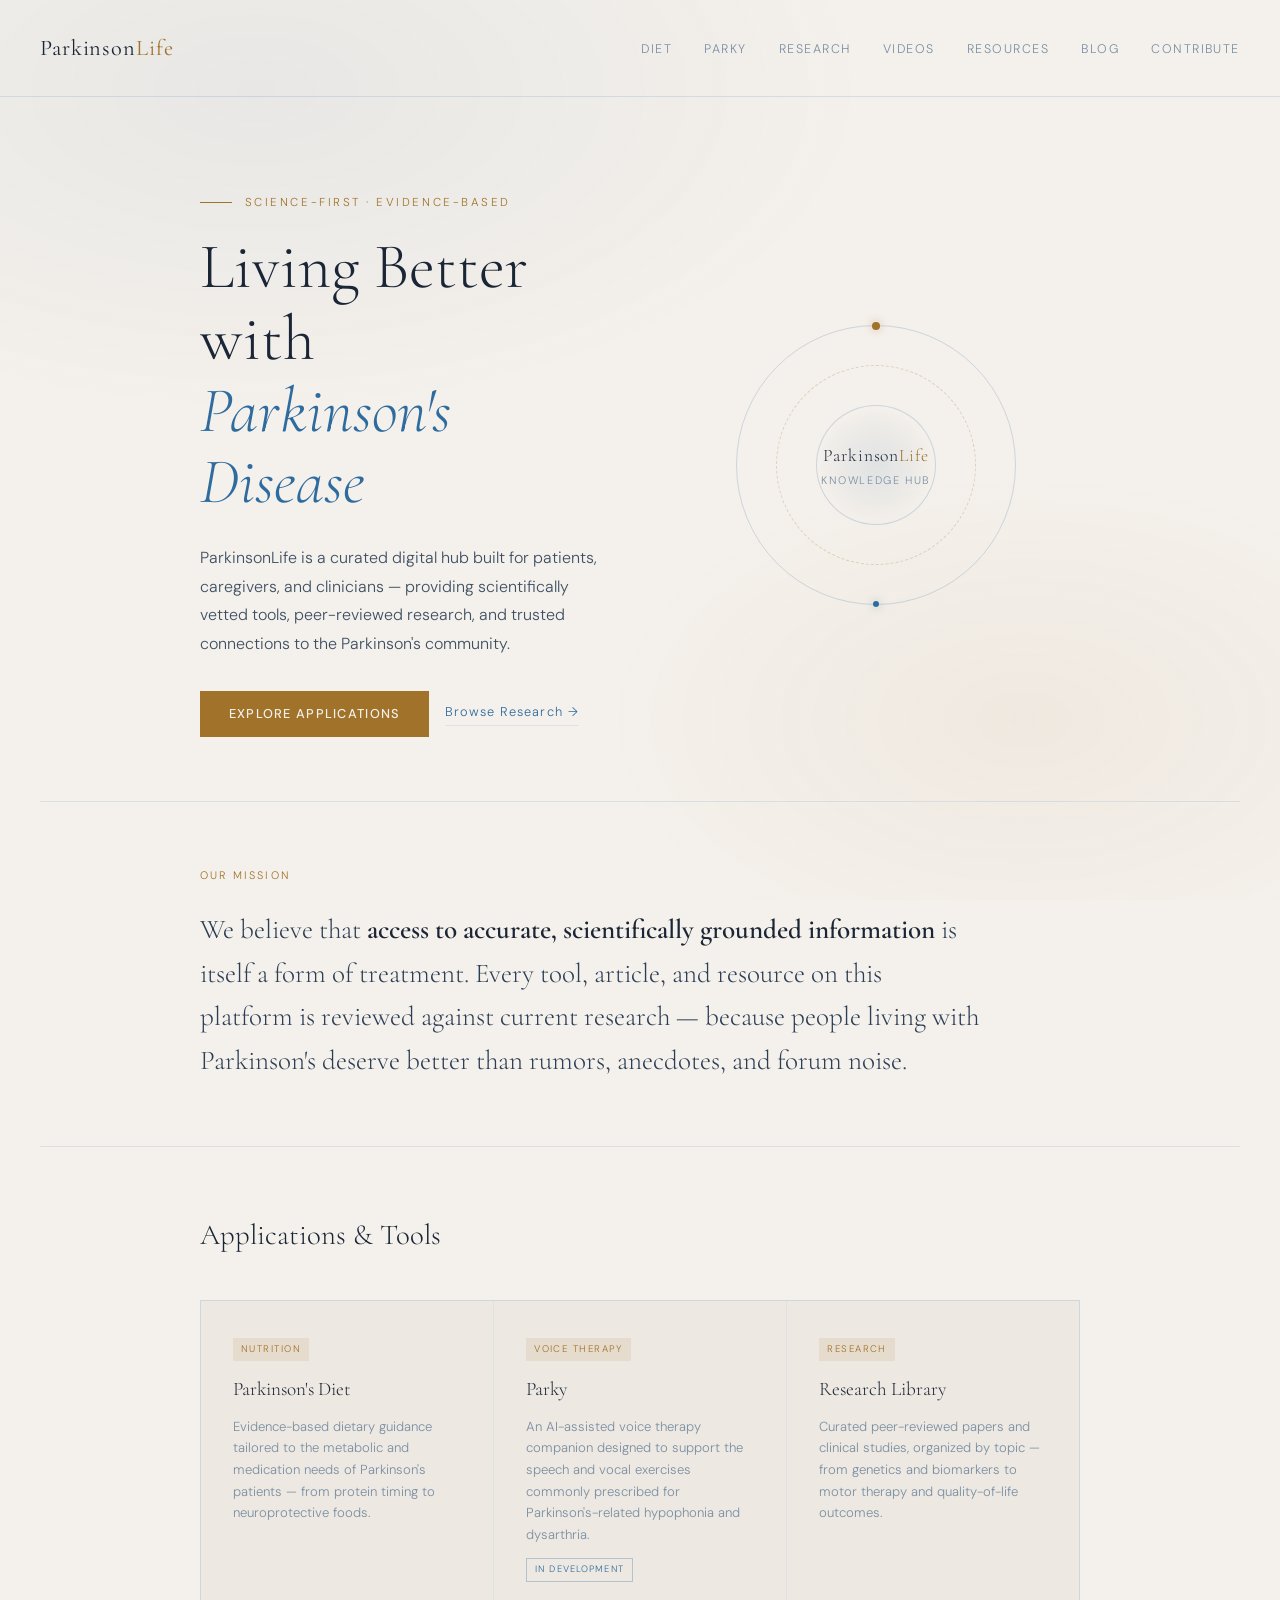
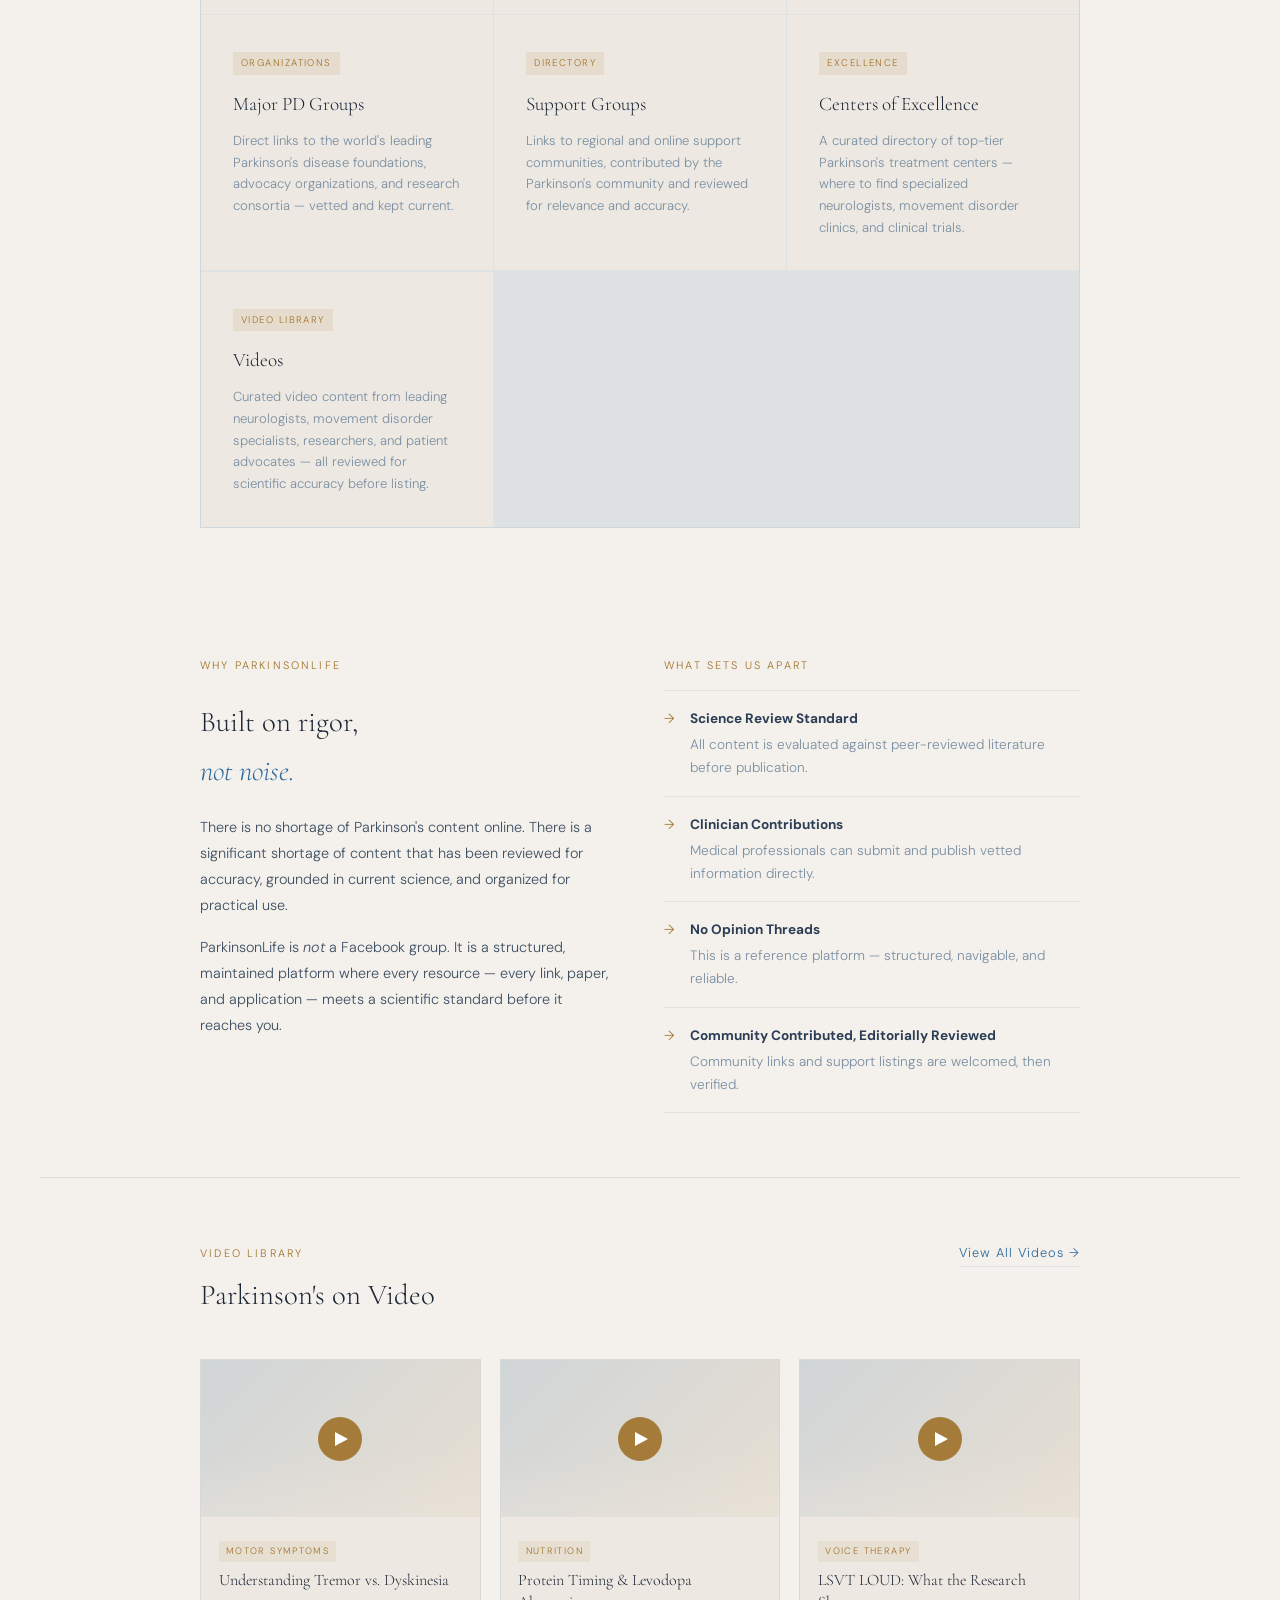
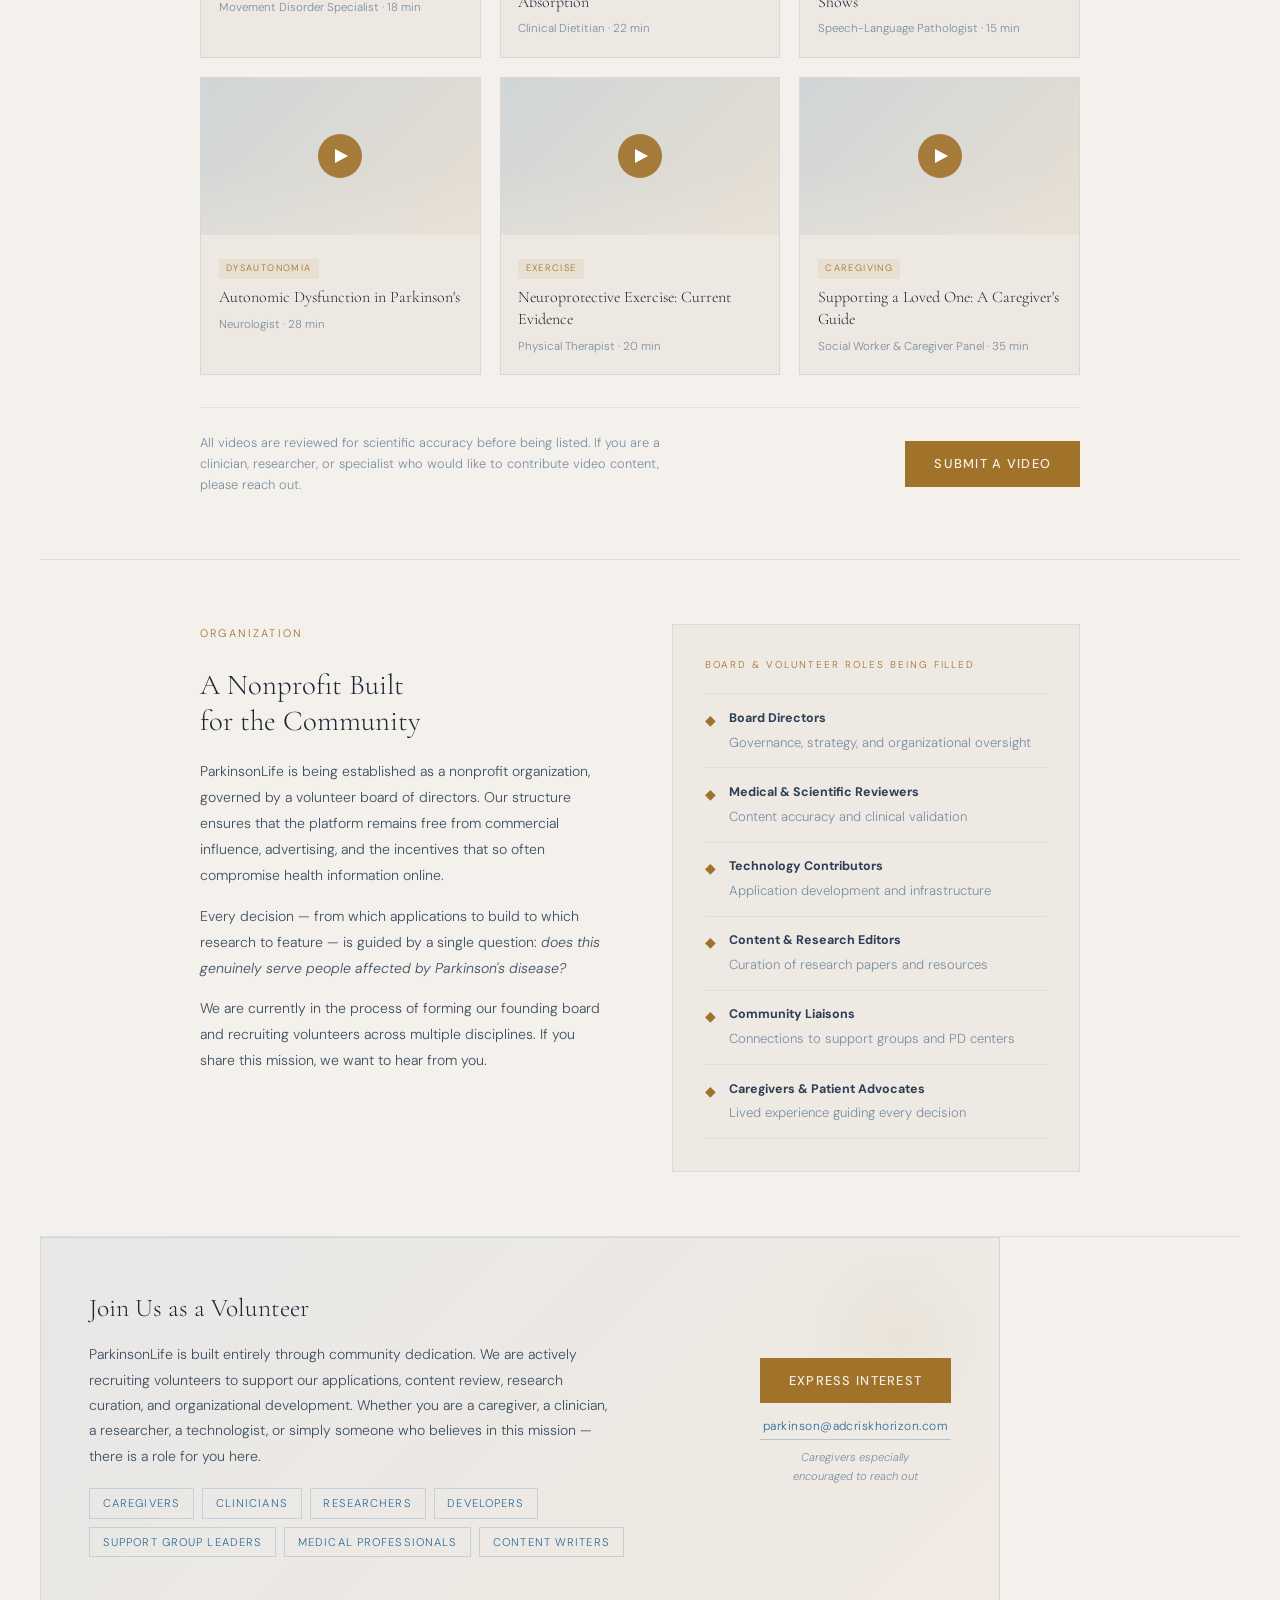
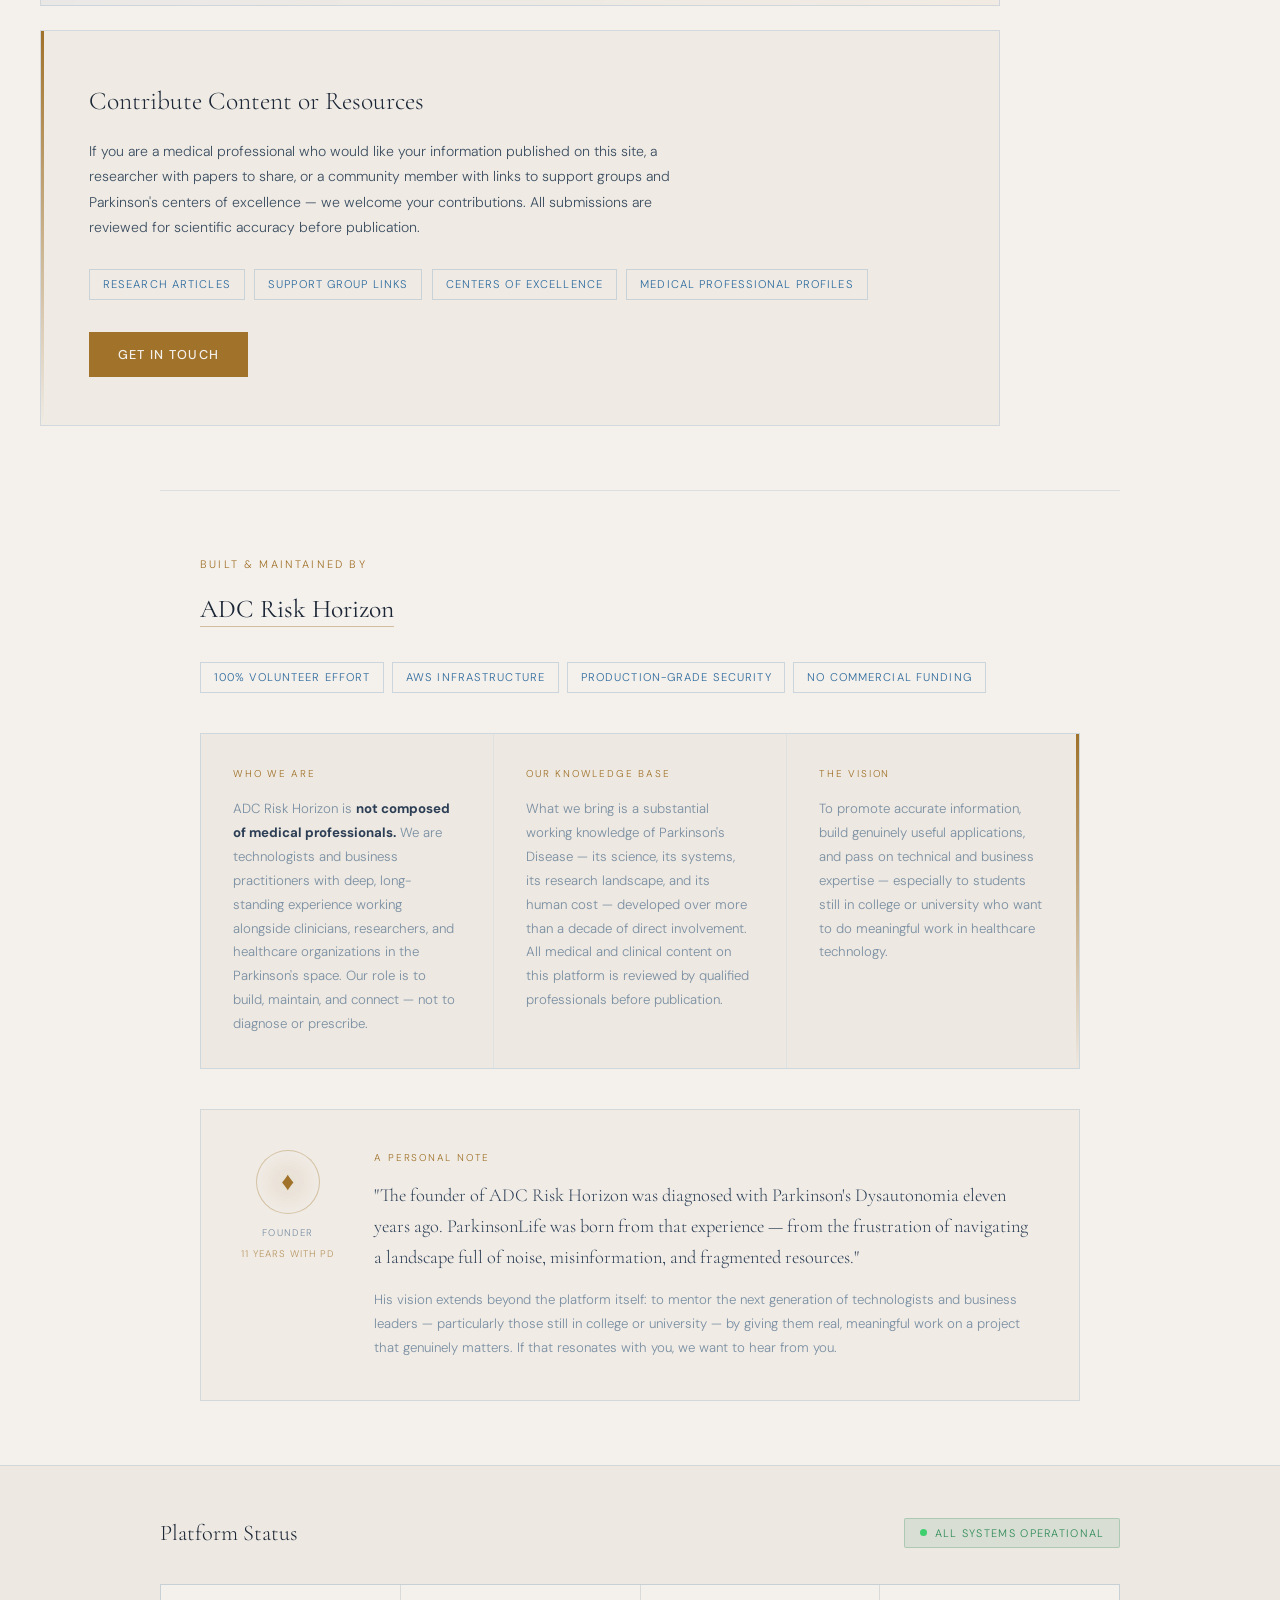
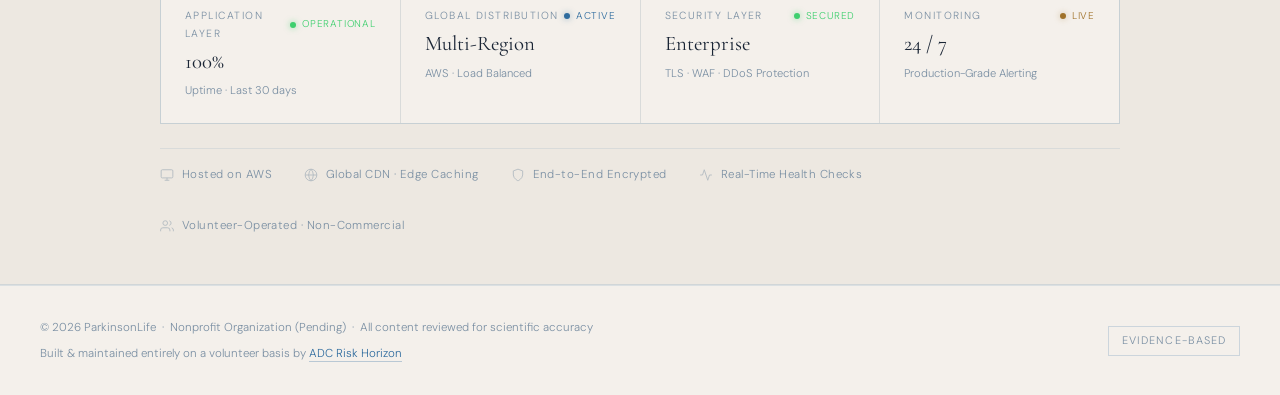
==== commit a774d12e: "Add blog page with launch announcement Creates blog.html with the ParkinsonLife launch blog post — r" ====
--- a/index.html
+++ b/index.html
@@ -18,6 +18,7 @@
     <li><a href="research.html">Research</a></li>
     <li><a href="videos.html">Videos</a></li>
     <li><a href="resources.html">Resources</a></li>
+    <li><a href="blog.html">Blog</a></li>
     <li><a href="contribute.html">Contribute</a></li>
   </ul>
 </nav>
